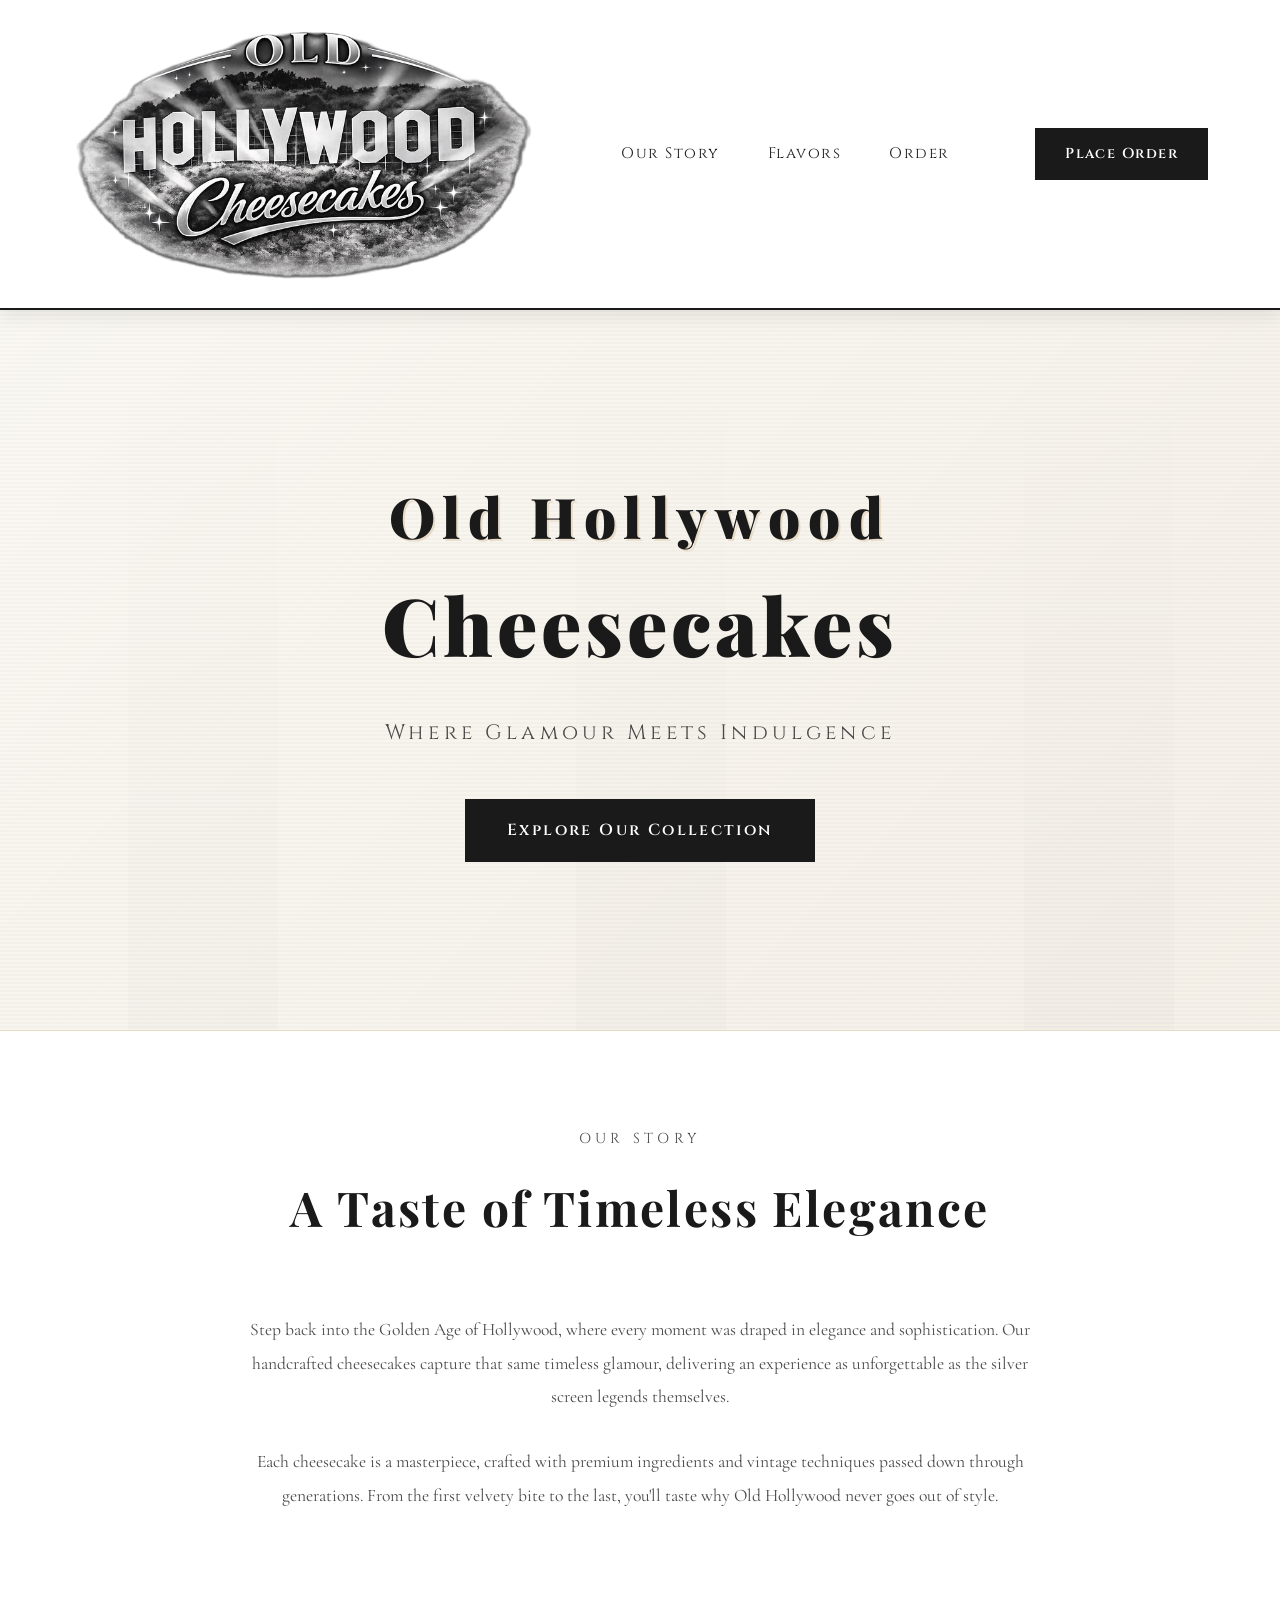
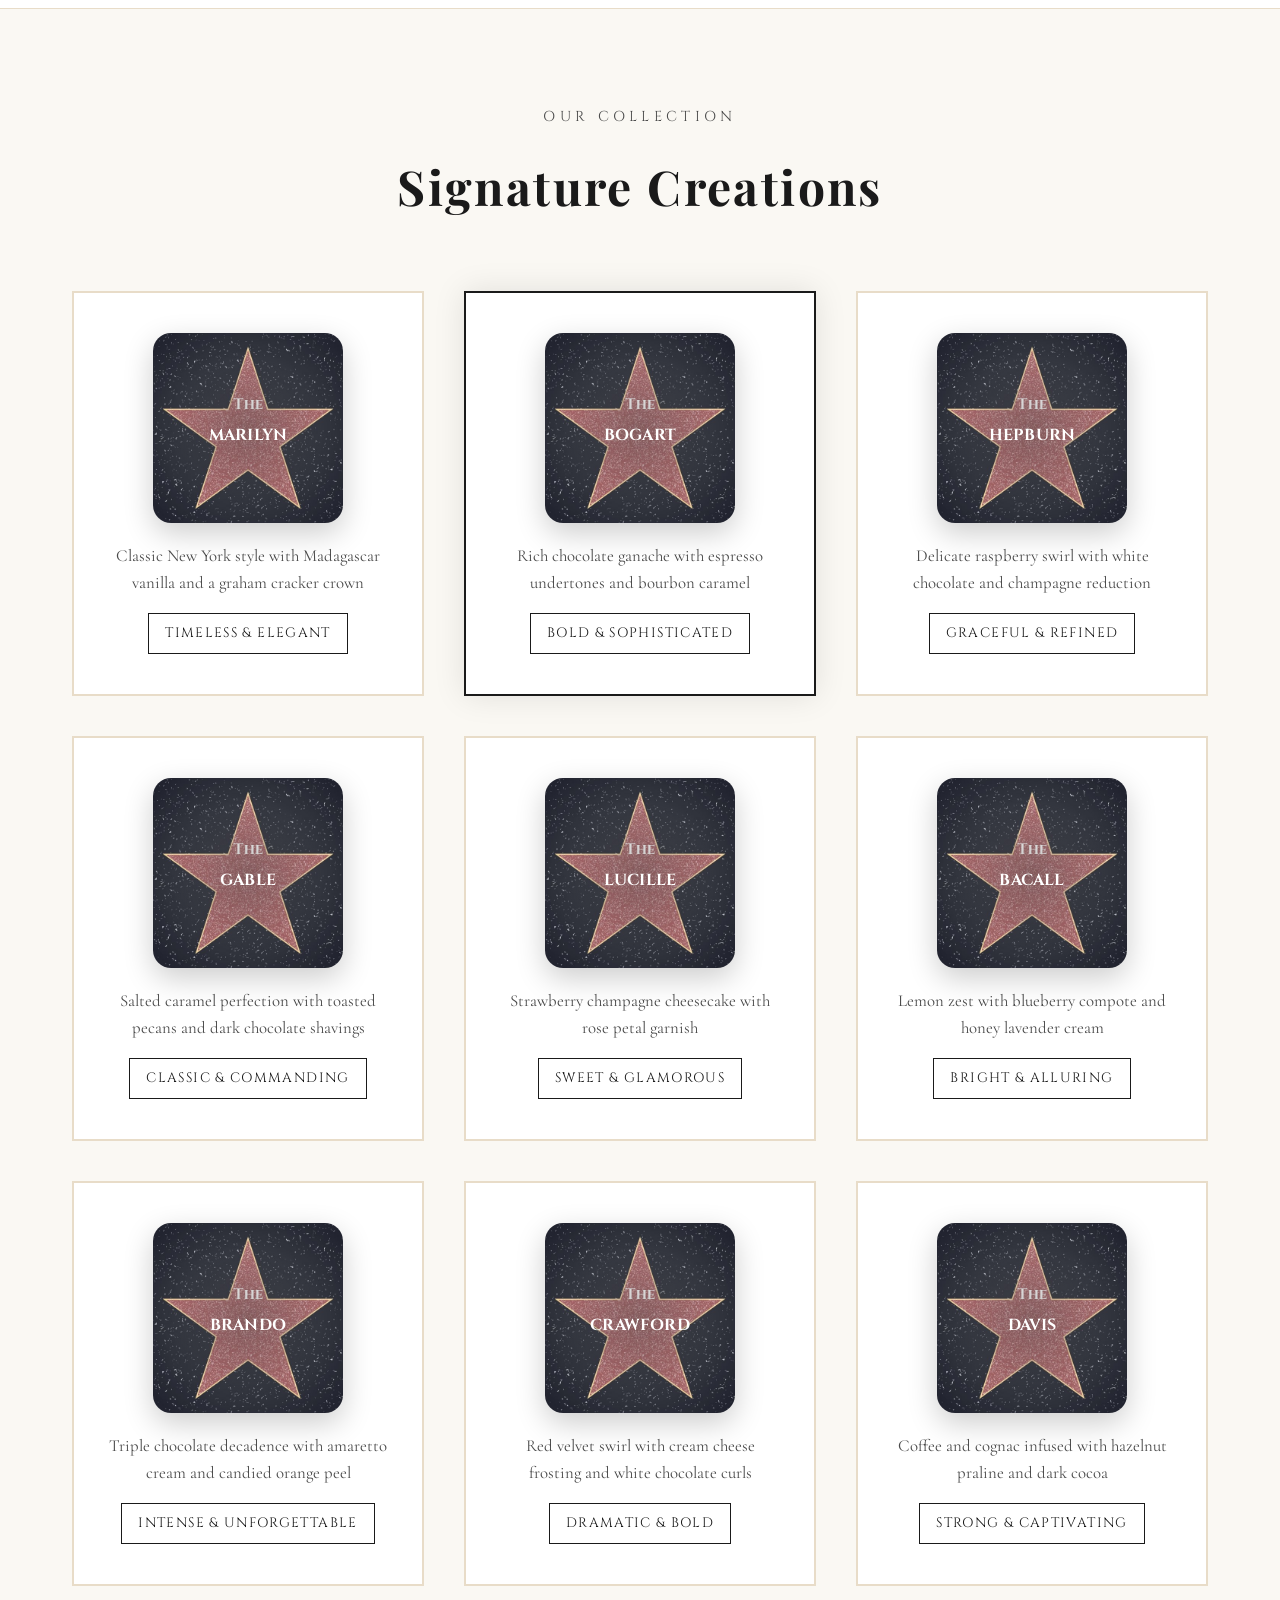
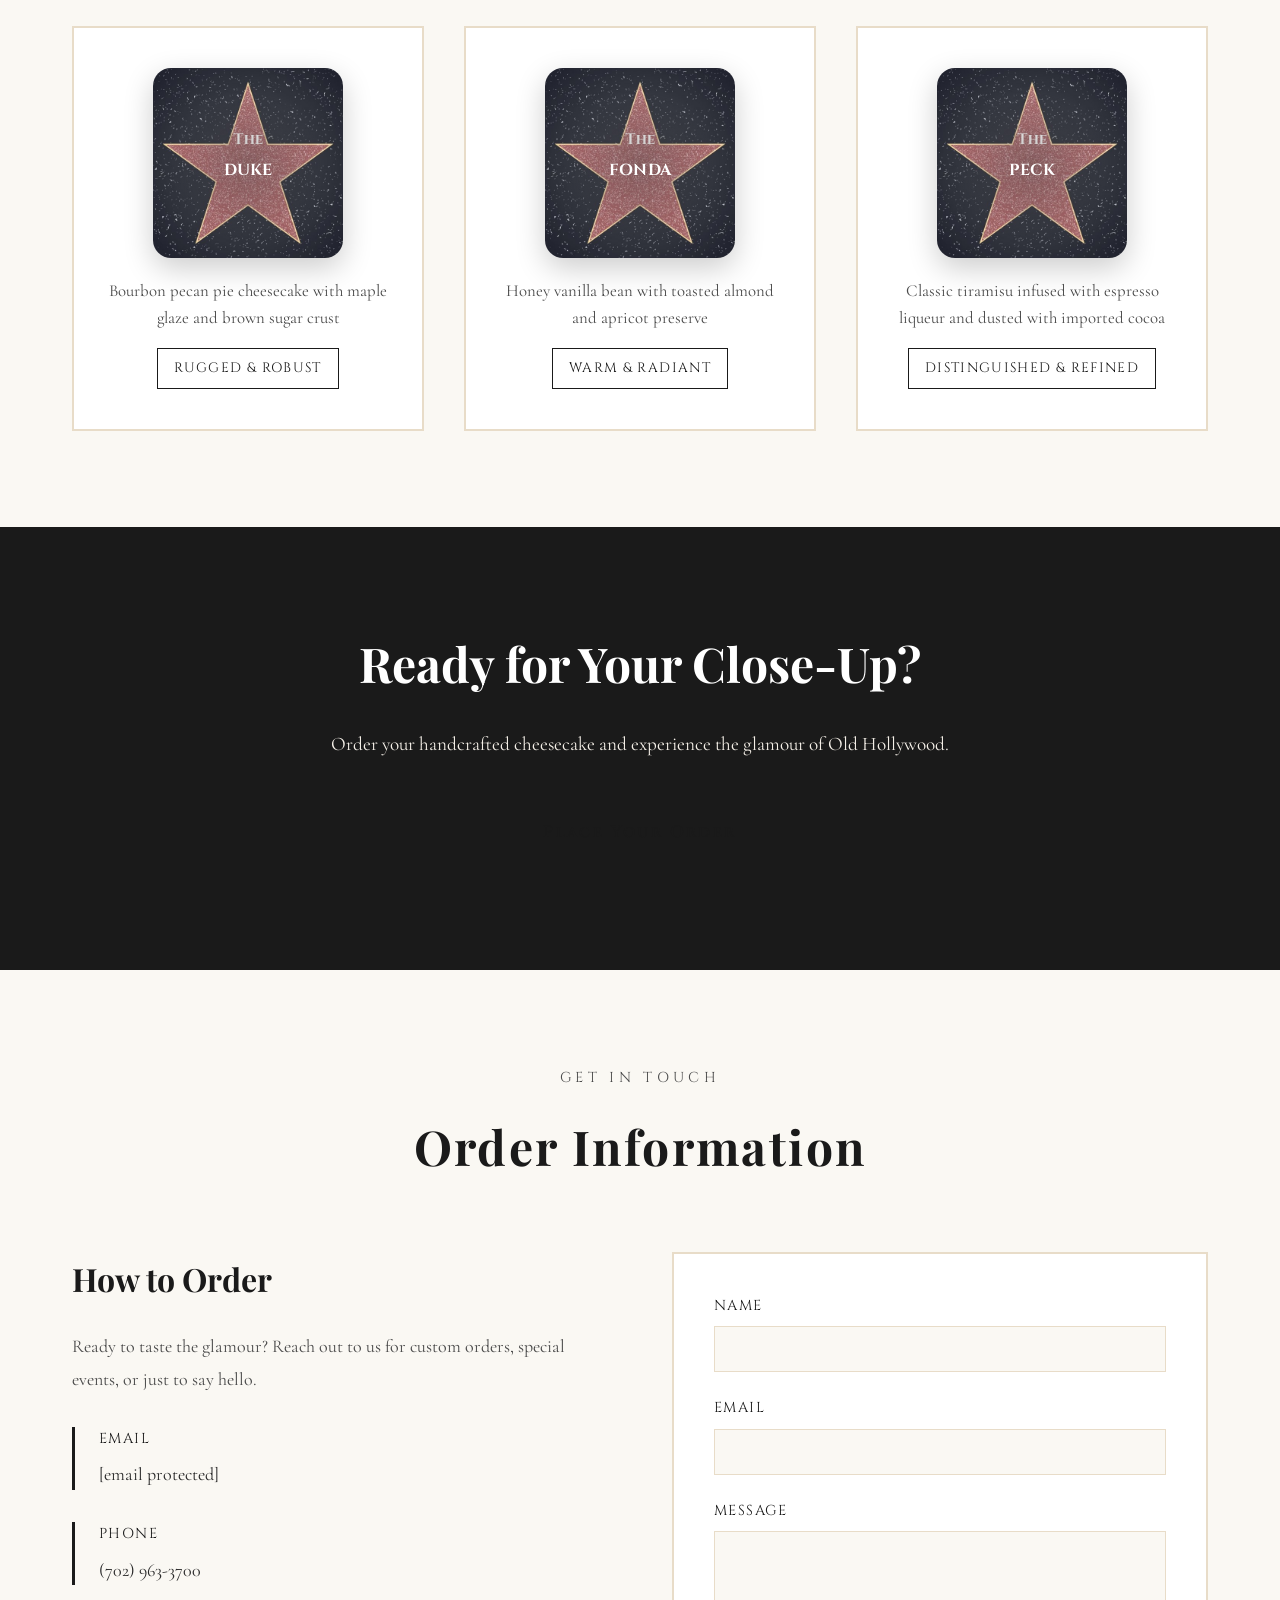
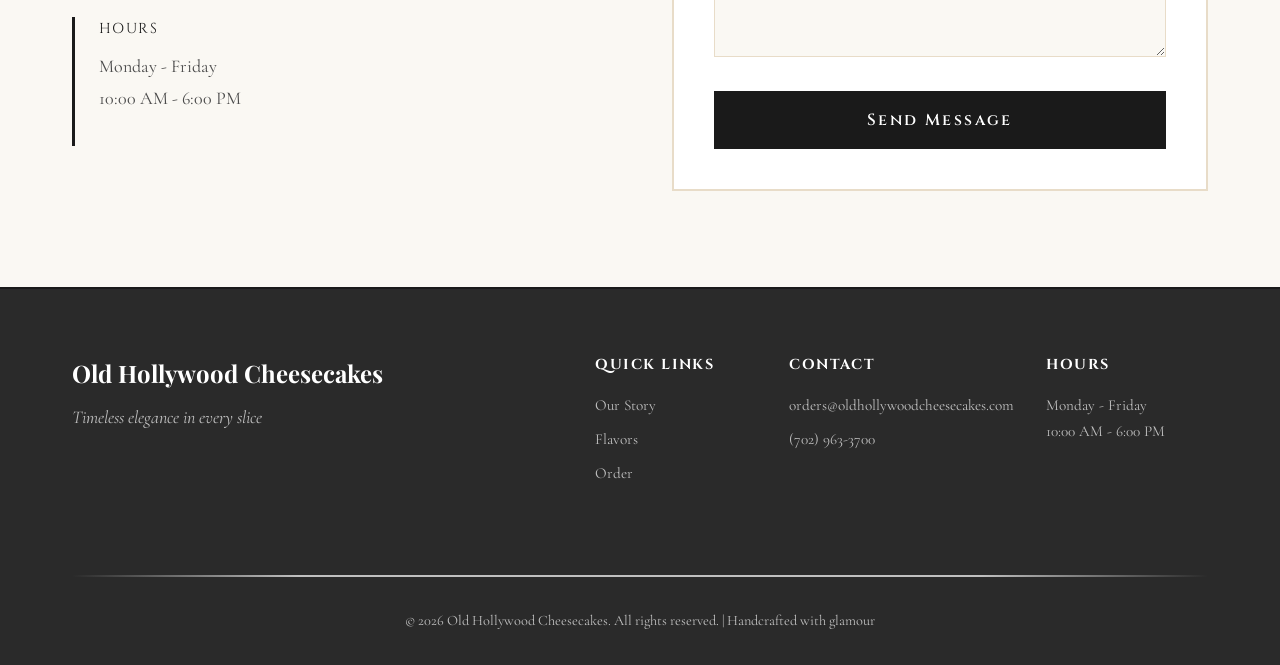
==== index.html @ 1b4abf08 "Add files via upload" ====
<!DOCTYPE html>
<html lang="en">
<head>
    <meta charset="UTF-8">
    <meta name="viewport" content="width=device-width, initial-scale=1.0">
    <title>Old Hollywood Cheesecakes | Luxury Artisan Cheesecakes</title>
    
    <meta name="description" content="Indulge in Old Hollywood glamour with our handcrafted artisan cheesecakes. Each slice is a taste of timeless elegance.">
    
    <link href="https://fonts.googleapis.com/css2?family=Playfair+Display:wght@400;700;900&family=Cinzel:wght@400;600;700&family=Cormorant+Garamond:wght@300;400;600&display=swap" rel="stylesheet">
    
    <link rel="stylesheet" href="style.css">
</head>
<body>

    <header id="main-header"></header>

    <main>
        <!-- Hero Section -->
        <section class="hero">
            <div class="hero-content">
                <h1 class="hero-title">
                    <span class="title-main">Old Hollywood</span>
                    <span class="title-sub">Cheesecakes</span>
                </h1>
                <p class="hero-tagline">Where Glamour Meets Indulgence</p>
                <a href="#flavors" class="btn-primary">Explore Our Collection</a>
            </div>
            <div class="hero-decoration">
                <div class="spotlight spotlight-1"></div>
                <div class="spotlight spotlight-2"></div>
                <div class="spotlight spotlight-3"></div>
            </div>
        </section>

        <!-- About Section -->
        <section class="about-section">
            <div class="container">
                <div class="section-header">
                    <span class="section-label">Our Story</span>
                    <h2>A Taste of Timeless Elegance</h2>
                </div>
                <div class="about-content">
                    <p class="lead-text">
                        Step back into the Golden Age of Hollywood, where every moment was draped in elegance 
                        and sophistication. Our handcrafted cheesecakes capture that same timeless glamour, 
                        delivering an experience as unforgettable as the silver screen legends themselves.
                    </p>
                    <p>
                        Each cheesecake is a masterpiece, crafted with premium ingredients and vintage 
                        techniques passed down through generations. From the first velvety bite to the last, 
                        you'll taste why Old Hollywood never goes out of style.
                    </p>
                </div>
            </div>
        </section>

        <!-- Flavors Section -->
        <section id="flavors" class="flavors-section">
            <div class="container">
                <div class="section-header">
                    <span class="section-label">Our Collection</span>
                    <h2>Signature Creations</h2>
                </div>
                
                <div class="flavors-grid">
                    <div class="flavor-card">
                        <div class="flavor-name-star"><div class="flavor-name-overlay"><span class="flavor-name-main">Marilyn</span></div></div>
                        <p class="flavor-desc">Classic New York style with Madagascar vanilla and a graham cracker crown</p>
                        <span class="flavor-note">Timeless & Elegant</span>
                    </div>

                    <div class="flavor-card featured">
                        <div class="flavor-name-star"><div class="flavor-name-overlay"><span class="flavor-name-main">Bogart</span></div></div>
                        <p class="flavor-desc">Rich chocolate ganache with espresso undertones and bourbon caramel</p>
                        <span class="flavor-note">Bold & Sophisticated</span>
                    </div>

                    <div class="flavor-card">
                        <div class="flavor-name-star"><div class="flavor-name-overlay"><span class="flavor-name-main">Hepburn</span></div></div>
                        <p class="flavor-desc">Delicate raspberry swirl with white chocolate and champagne reduction</p>
                        <span class="flavor-note">Graceful & Refined</span>
                    </div>

                    <div class="flavor-card">
                        <div class="flavor-name-star"><div class="flavor-name-overlay"><span class="flavor-name-main">Gable</span></div></div>
                        <p class="flavor-desc">Salted caramel perfection with toasted pecans and dark chocolate shavings</p>
                        <span class="flavor-note">Classic & Commanding</span>
                    </div>

                    <div class="flavor-card">
                        <div class="flavor-name-star"><div class="flavor-name-overlay"><span class="flavor-name-main">Lucille</span></div></div>
                        <p class="flavor-desc">Strawberry champagne cheesecake with rose petal garnish</p>
                        <span class="flavor-note">Sweet & Glamorous</span>
                    </div>

                    <div class="flavor-card">
                        <div class="flavor-name-star"><div class="flavor-name-overlay"><span class="flavor-name-main">Bacall</span></div></div>
                        <p class="flavor-desc">Lemon zest with blueberry compote and honey lavender cream</p>
                        <span class="flavor-note">Bright & Alluring</span>
                    </div>
                
                    <div class="flavor-card">
                        <div class="flavor-name-star"><div class="flavor-name-overlay"><span class="flavor-name-main">Brando</span></div></div>
                        <p class="flavor-desc">Triple chocolate decadence with amaretto cream and candied orange peel</p>
                        <span class="flavor-note">Intense & Unforgettable</span>
                    </div>

                    <div class="flavor-card">
                        <div class="flavor-name-star"><div class="flavor-name-overlay"><span class="flavor-name-main">Crawford</span></div></div>
                        <p class="flavor-desc">Red velvet swirl with cream cheese frosting and white chocolate curls</p>
                        <span class="flavor-note">Dramatic & Bold</span>
                    </div>

                    <div class="flavor-card">
                        <div class="flavor-name-star"><div class="flavor-name-overlay"><span class="flavor-name-main">Davis</span></div></div>
                        <p class="flavor-desc">Coffee and cognac infused with hazelnut praline and dark cocoa</p>
                        <span class="flavor-note">Strong & Captivating</span>
                    </div>

                    <div class="flavor-card">
                        <div class="flavor-name-star"><div class="flavor-name-overlay"><span class="flavor-name-main">Duke</span></div></div>
                        <p class="flavor-desc">Bourbon pecan pie cheesecake with maple glaze and brown sugar crust</p>
                        <span class="flavor-note">Rugged & Robust</span>
                    </div>

                    <div class="flavor-card">
                        <div class="flavor-name-star"><div class="flavor-name-overlay"><span class="flavor-name-main">Fonda</span></div></div>
                        <p class="flavor-desc">Honey vanilla bean with toasted almond and apricot preserve</p>
                        <span class="flavor-note">Warm & Radiant</span>
                    </div>

                    <div class="flavor-card">
                        <div class="flavor-name-star"><div class="flavor-name-overlay"><span class="flavor-name-main">Peck</span></div></div>
                        <p class="flavor-desc">Classic tiramisu infused with espresso liqueur and dusted with imported cocoa</p>
                        <span class="flavor-note">Distinguished & Refined</span>
                    </div>
                </div>
            </div>
        </section>


        <!-- CTA Section -->
        <section class="cta-section">
            <div class="container">
                <div class="cta-content">
                    <h2>Ready for Your Close-Up?</h2>
                    <p>Order your handcrafted cheesecake and experience the glamour of Old Hollywood.</p>
                    <a href="#contact" class="btn-secondary">Place Your Order</a>
                </div>
            </div>
        </section>

        <!-- Contact Section -->
        <section id="contact" class="contact-section">
            <div class="container">
                <div class="section-header">
                    <span class="section-label">Get in Touch</span>
                    <h2>Order Information</h2>
                </div>
                
                <div class="contact-grid">
                    <div class="contact-info">
                        <h3>How to Order</h3>
                        <p>Ready to taste the glamour? Reach out to us for custom orders, special events, or just to say hello.</p>
                        
                        <div class="contact-details">
                            <div class="contact-item">
                                <span class="contact-label">Email</span>
                                <a href="/cdn-cgi/l/email-protection#9ef1ecfafbeceddef1f2faf6f1f2f2e7e9f1f1fafdf6fbfbedfbfdfff5fbedb0fdf1f3"><span class="__cf_email__" data-cfemail="deb1acbabbacad9eb1b2bab6b1b2b2a7a9b1b1babdb6bbbbadbbbdbfb5bbadf0bdb1b3">[email&#160;protected]</span></a>
                            </div>
                            
                            <div class="contact-item">
                                <span class="contact-label">Phone</span>
                                <a href="tel:+17029633700">(702) 963-3700</a>
                            </div>
                            
                            <div class="contact-item">
                                <span class="contact-label">Hours</span>
                                <p>Monday - Friday<br>10:00 AM - 6:00 PM</p>
                            </div>
                        </div>
                    </div>

                    <div class="contact-form-wrapper">
                        <form class="contact-form">
                            <div class="form-group">
                                <label for="name">Name</label>
                                <input type="text" id="name" name="name" required>
                            </div>

                            <div class="form-group">
                                <label for="email">Email</label>
                                <input type="email" id="email" name="email" required>
                            </div>

                            <div class="form-group">
                                <label for="message">Message</label>
                                <textarea id="message" name="message" rows="5" required></textarea>
                            </div>

                            <button type="submit" class="btn-primary">Send Message</button>
                        </form>
                    </div>
                </div>
            </div>
        </section>
    </main>

    <footer id="main-footer"></footer>

    <script data-cfasync="false" src="/cdn-cgi/scripts/5c5dd728/cloudflare-static/email-decode.min.js"></script><script>
        async function loadComponent(id, file) {
            try {
                const response = await fetch(file);
                if (response.ok) {
                    const html = await response.text();
                    document.getElementById(id).innerHTML = html;
                }
            } catch (err) {
                console.error(`Error loading ${file}:`, err);
            }
        }
        
        loadComponent('main-header', 'header.html');
        loadComponent('main-footer', 'footer.html');

        // Smooth scroll for anchor links
        document.querySelectorAll('a[href^="#"]').forEach(anchor => {
            anchor.addEventListener('click', function (e) {
                e.preventDefault();
                const target = document.querySelector(this.getAttribute('href'));
                if (target) {
                    target.scrollIntoView({ behavior: 'smooth' });
                }
            });
        });
    </script>

<!-- Cloudflare Pages Analytics --><script defer src='https://static.cloudflareinsights.com/beacon.min.js' data-cf-beacon='{"token": "c34064a9ebeb45fa907e08c7ac492b69"}'></script><!-- Cloudflare Pages Analytics --><script defer src="https://static.cloudflareinsights.com/beacon.min.js/vcd15cbe7772f49c399c6a5babf22c1241717689176015" integrity="sha512-ZpsOmlRQV6y907TI0dKBHq9Md29nnaEIPlkf84rnaERnq6zvWvPUqr2ft8M1aS28oN72PdrCzSjY4U6VaAw1EQ==" data-cf-beacon='{"version":"2024.11.0","token":"d9eacb1b05904cf59271eefff172998b","r":1,"server_timing":{"name":{"cfCacheStatus":true,"cfEdge":true,"cfExtPri":true,"cfL4":true,"cfOrigin":true,"cfSpeedBrain":true},"location_startswith":null}}' crossorigin="anonymous"></script>
</body>
</html>
---- style.css ----
/* ============================================ */

@import url('https://fonts.googleapis.com/css2?family=Cinzel:wght@600;700;800;900&display=swap');

/* Old Hollywood Cheesecakes - Classic B&W Theme  */
/* Elegant Black & White with Cream Accents      */
/* ============================================ */

:root {
    /* Color Palette - Classic Black & White Hollywood */
    --cream: #f5f0e8;
    --cream-dark: #e8dcc8;
    --cream-light: #faf8f3;
    --black: #1a1a1a;
    --charcoal: #2a2a2a;
    --gray: #4a4a4a;
    --gray-light: #8a8a8a;
    --white: #ffffff;
    --silver: #c0c0c0;
}

* {
    margin: 0;
    padding: 0;
    box-sizing: border-box;
}

body {
    font-family: 'Cormorant Garamond', serif;
    background-color: var(--cream-light);
    color: var(--black);
    line-height: 1.7;
    font-size: 18px;
}

.container {
    max-width: 1200px;
    margin: 0 auto;
    padding: 0 2rem;
}

/* =============== HEADER =============== */
header {
    background: var(--white);
    border-bottom: 2px solid var(--black);
    padding: 1.5rem 0;
    position: sticky;
    top: 0;
    z-index: 1000;
    box-shadow: 0 4px 20px rgba(0, 0, 0, 0.1);
}

@media (max-width: 768px) {
    header {
        position: static;
    }
}

.header-container {
    max-width: 1200px;
    margin: 0 auto;
    padding: 0 2rem;
    display: flex;
    justify-content: space-between;
    align-items: center;
    gap: 2rem;
}

/* Hollywood Sign Logo Image */
.logo-link {
    text-decoration: none;
    display: block;
}

.hollywood-logo-img {
    height: 260px;
    width: auto;
    display: block;
    transition: transform 0.3s ease, filter 0.3s ease;
}

.hollywood-logo-img:hover {
    transform: scale(1.02);
}

/* Navigation */
.main-nav {
    display: flex;
    gap: 3rem;
}

.main-nav a {
    font-family: 'Cinzel', serif;
    font-size: 0.95rem;
    letter-spacing: 0.1em;
    color: var(--black);
    text-decoration: none;
    transition: all 0.3s ease;
    position: relative;
}

.main-nav a::after {
    content: '';
    position: absolute;
    bottom: -5px;
    left: 0;
    width: 0;
    height: 2px;
    background: var(--black);
    transition: width 0.3s ease;
}

.main-nav a:hover {
    color: var(--gray);
}

.main-nav a:hover::after {
    width: 100%;
}

.header-cta {
    padding: 0.75rem 1.75rem;
    background: var(--black);
    color: var(--white);
    text-decoration: none;
    font-family: 'Cinzel', serif;
    font-size: 0.9rem;
    font-weight: 600;
    letter-spacing: 0.1em;
    border: 2px solid var(--black);
    transition: all 0.3s ease;
}

.header-cta:hover {
    background: var(--white);
    color: var(--black);
}

/* =============== HERO SECTION =============== */
.hero {
    min-height: 80vh;
    display: flex;
    align-items: center;
    justify-content: center;
    text-align: center;
    position: relative;
    padding: 4rem 2rem;
    background: linear-gradient(135deg, var(--cream-light) 0%, var(--cream) 100%);
    overflow: hidden;
}

.hero::before {
    content: '';
    position: absolute;
    top: 0;
    left: 0;
    right: 0;
    bottom: 0;
    background: 
        repeating-linear-gradient(
            0deg,
            transparent,
            transparent 2px,
            rgba(0, 0, 0, 0.02) 2px,
            rgba(0, 0, 0, 0.02) 4px
        );
    pointer-events: none;
}

.hero-content {
    position: relative;
    z-index: 2;
    max-width: 800px;
}

.hero-title {
    font-family: 'Playfair Display', serif;
    margin-bottom: 1.5rem;
}

.title-main {
    display: block;
    font-size: 3.5rem;
    font-weight: 900;
    letter-spacing: 0.15em;
    color: var(--black);
    text-shadow: 2px 2px 0 var(--cream-dark);
}

.title-sub {
    display: block;
    font-size: 5rem;
    font-weight: 900;
    letter-spacing: 0.05em;
    color: var(--black);
    margin-top: -0.5rem;
}

.hero-tagline {
    font-family: 'Cinzel', serif;
    font-size: 1.3rem;
    letter-spacing: 0.2em;
    color: var(--gray);
    margin-bottom: 3rem;
    font-weight: 400;
}

/* Spotlight decoration */
.hero-decoration {
    position: absolute;
    bottom: 0;
    left: 0;
    right: 0;
    height: 100%;
    pointer-events: none;
    z-index: 1;
}

.spotlight {
    position: absolute;
    bottom: 0;
    width: 150px;
    height: 100%;
    background: linear-gradient(to top, rgba(0, 0, 0, 0.05), transparent);
    opacity: 0.3;
}

.spotlight-1 { left: 10%; }
.spotlight-2 { left: 45%; }
.spotlight-3 { left: 80%; }

/* =============== BUTTONS =============== */
.btn-primary, .btn-secondary {
    display: inline-block;
    padding: 1rem 2.5rem;
    font-family: 'Cinzel', serif;
    font-size: 1rem;
    font-weight: 600;
    letter-spacing: 0.15em;
    text-decoration: none;
    border: 2px solid var(--black);
    transition: all 0.3s ease;
    position: relative;
    overflow: hidden;
}

.btn-primary {
    background: var(--black);
    color: var(--white);
}

.btn-primary:hover {
    background: var(--white);
    color: var(--black);
}

.btn-secondary {
    background: transparent;
    color: var(--black);
}

.btn-secondary:hover {
    background: var(--black);
    color: var(--white);
}

/* =============== SECTIONS =============== */
section {
    padding: 6rem 0;
}

.section-header {
    text-align: center;
    margin-bottom: 4rem;
}

.section-label {
    font-family: 'Cinzel', serif;
    font-size: 0.9rem;
    letter-spacing: 0.3em;
    color: var(--gray);
    text-transform: uppercase;
    display: block;
    margin-bottom: 1rem;
}

.section-header h2 {
    font-family: 'Playfair Display', serif;
    font-size: 3rem;
    font-weight: 700;
    color: var(--black);
    letter-spacing: 0.05em;
}

/* =============== ABOUT SECTION =============== */
.about-section {
    background: var(--white);
    border-top: 1px solid var(--cream-dark);
    border-bottom: 1px solid var(--cream-dark);
}

.about-content {
    max-width: 800px;
    margin: 0 auto;
    text-align: center;
}

.lead-text {
    font-size: 1.3rem;
    color: var(--charcoal);
    margin-bottom: 2rem;
    line-height: 1.8;
}

.about-content p {
    font-size: 1.1rem;
    color: var(--gray);
    line-height: 1.9;
}

/* =============== FLAVORS SECTION =============== */
.flavors-section {
    background: var(--cream-light);
}

.flavors-grid {
    display: grid;
    grid-template-columns: repeat(auto-fit, minmax(320px, 1fr));
    gap: 2.5rem;
}

.flavor-card {
    background: var(--white);
    border: 2px solid var(--cream-dark);
    padding: 2.5rem 2rem;
    text-align: center;
    transition: all 0.4s ease;
    position: relative;
}

.flavor-card::before {
    content: '';
    position: absolute;
    top: 0;
    left: 0;
    right: 0;
    height: 3px;
    background: var(--black);
    transform: scaleX(0);
    transition: transform 0.4s ease;
}

.flavor-card:hover {
    transform: translateY(-8px);
    border-color: var(--black);
    box-shadow: 0 10px 40px rgba(0, 0, 0, 0.15);
}

.flavor-card:hover::before {
    transform: scaleX(1);
}

.flavor-card.featured {
    border-color: var(--black);
    box-shadow: 0 0 30px rgba(0, 0, 0, 0.1);
}

/* Walk of Fame STAR name tiles (image-based) */
.flavor-name-star{
    width: 190px;
    height: 190px;
    margin: 0 auto 1.25rem;
    position: relative;
    display: flex;
    align-items: center;
    justify-content: center;
    padding-top: -12px;
    background-image: url("/images/walk-star.jpg");
    background-size: cover;
    background-position: center;
    border-radius: 18px;
    box-shadow: 0 10px 30px rgba(0,0,0,0.2);
}

.flavor-name-star::after{
    content: "";
    position: absolute;
    inset: 0;
    border-radius: 18px;
    background: radial-gradient(circle at 50% 52%, rgba(0,0,0,0.25) 0%, rgba(0,0,0,0.0) 55%);
    z-index: 1;
}

.flavor-name-overlay{
    position: absolute;
    left: 50%;
    top: 50%;
    transform: translate(-50%, -50%);
    display: flex;
    flex-direction: column;
    align-items: center;
    justify-content: center;
    gap: 0px;
    width: 100%;
    padding: 0 14px;
    text-align: center;
    z-index: 2;
}

.flavor-name-main{
    font-family: 'Cinzel', serif;
    font-weight: 700;
    font-size: 16px;
    color: #ffffff;
    line-height: 1.05;
    margin: 0;
    white-space: nowrap;
    text-transform: uppercase;
    letter-spacing: 0.2px;
    margin-top: 15px;
}

.flavor-desc {
    font-size: 1.05rem;
    color: var(--gray);
    line-height: 1.6;
    margin-bottom: 1rem;
}

.flavor-note {
    display: inline-block;
    font-family: 'Cinzel', serif;
    font-size: 0.85rem;
    letter-spacing: 0.1em;
    color: var(--black);
    padding: 0.5rem 1rem;
    border: 1px solid var(--black);
    text-transform: uppercase;
}

/* =============== CTA SECTION =============== */
.cta-section {
    background: var(--black);
    color: var(--white);
    text-align: center;
}

.cta-content h2 {
    font-family: 'Playfair Display', serif;
    font-size: 3rem;
    color: var(--white);
    margin-bottom: 1.5rem;
}

.cta-content p {
    font-size: 1.2rem;
    color: var(--cream);
    margin-bottom: 2.5rem;
}

/* =============== CONTACT SECTION =============== */
.contact-section {
    background: var(--cream-light);
}

.contact-grid {
    display: grid;
    grid-template-columns: 1fr 1fr;
    gap: 4rem;
    align-items: start;
}

.contact-info h3 {
    font-family: 'Playfair Display', serif;
    font-size: 2rem;
    color: var(--black);
    margin-bottom: 1.5rem;
}

.contact-info p {
    color: var(--gray);
    margin-bottom: 2rem;
    line-height: 1.8;
}

.contact-details {
    display: flex;
    flex-direction: column;
    gap: 2rem;
}

.contact-item {
    border-left: 3px solid var(--black);
    padding-left: 1.5rem;
}

.contact-label {
    font-family: 'Cinzel', serif;
    font-size: 0.9rem;
    letter-spacing: 0.1em;
    color: var(--black);
    text-transform: uppercase;
    display: block;
    margin-bottom: 0.5rem;
}

.contact-item a {
    color: var(--charcoal);
    text-decoration: none;
    transition: color 0.3s ease;
}

.contact-item a:hover {
    color: var(--gray-light);
}

/* Contact Form */
.contact-form-wrapper {
    background: var(--white);
    border: 2px solid var(--cream-dark);
    padding: 2.5rem;
}

.form-group {
    margin-bottom: 1.5rem;
}

.form-group label {
    font-family: 'Cinzel', serif;
    font-size: 0.9rem;
    letter-spacing: 0.1em;
    color: var(--black);
    text-transform: uppercase;
    display: block;
    margin-bottom: 0.5rem;
}

.form-group input,
.form-group textarea {
    width: 100%;
    padding: 0.75rem;
    background: var(--cream-light);
    border: 1px solid var(--cream-dark);
    color: var(--black);
    font-family: 'Cormorant Garamond', serif;
    font-size: 1rem;
    transition: border-color 0.3s ease;
}

.form-group input:focus,
.form-group textarea:focus {
    outline: none;
    border-color: var(--black);
}

.contact-form button {
    width: 100%;
    cursor: pointer;
}

/* =============== FOOTER =============== */
footer {
    background: var(--charcoal);
    border-top: 2px solid var(--black);
    padding: 4rem 0 2rem;
    color: var(--cream);
}

.footer-container {
    max-width: 1200px;
    margin: 0 auto;
    padding: 0 2rem;
}

.footer-content {
    display: grid;
    grid-template-columns: 1.5fr 2fr;
    gap: 4rem;
    margin-bottom: 3rem;
}

.footer-brand h3 {
    font-family: 'Playfair Display', serif;
    font-size: 1.5rem;
    color: var(--white);
    margin-bottom: 0.5rem;
}

.footer-brand p {
    font-style: italic;
    color: var(--silver);
}

.footer-links {
    display: grid;
    grid-template-columns: repeat(3, 1fr);
    gap: 2rem;
}

.footer-column h4 {
    font-family: 'Cinzel', serif;
    font-size: 0.9rem;
    letter-spacing: 0.1em;
    color: var(--white);
    text-transform: uppercase;
    margin-bottom: 1rem;
}

.footer-column a,
.footer-column p {
    display: block;
    color: var(--silver);
    text-decoration: none;
    margin-bottom: 0.5rem;
    font-size: 0.95rem;
    transition: color 0.3s ease;
}

.footer-column a:hover {
    color: var(--white);
}

.footer-bottom {
    padding-top: 2rem;
    text-align: center;
}

.art-deco-border {
    width: 100%;
    height: 2px;
    background: linear-gradient(to right, 
        transparent, 
        var(--silver) 20%, 
        var(--silver) 80%, 
        transparent
    );
    margin-bottom: 2rem;
}

.footer-bottom p {
    font-size: 0.9rem;
    color: var(--silver);
}

/* =============== RESPONSIVE =============== */
@media (max-width: 968px) {
    .flavor-name-star{
        width: 170px;
        height: 170px;
    }

    .flavor-name-main{
        font-size: 14px;
        letter-spacing: 0.2px;
    }

    header {
        position: static;
    }

    .header-container {
        flex-direction: column;
        gap: 1.5rem;
    }

    .main-nav {
        gap: 2rem;
    }

    .hollywood-logo-img {
        height: 180px;
    }

    .title-main {
        font-size: 2.5rem;
    }

    .title-sub {
        font-size: 3.5rem;
    }

    .contact-grid,
    .footer-content {
        grid-template-columns: 1fr;
    }

    .footer-links {
        grid-template-columns: 1fr;
    }
}

@media (max-width: 640px) {
    .flavor-name-star{ 
        width: 150px; 
        height: 150px; 
    }
    
    .flavor-name-main{ 
        font-size: 13px; 
        letter-spacing: 0.2px;
    }

    .hollywood-logo-img {
        height: 150px;
    }

    .main-nav {
        flex-direction: column;
        gap: 1rem;
        text-align: center;
    }

    .title-main {
        font-size: 2rem;
    }

    .title-sub {
        font-size: 2.8rem;
    }

    .section-header h2 {
        font-size: 2.2rem;
    }

    .flavors-grid {
        grid-template-columns: 1fr;
    }
}
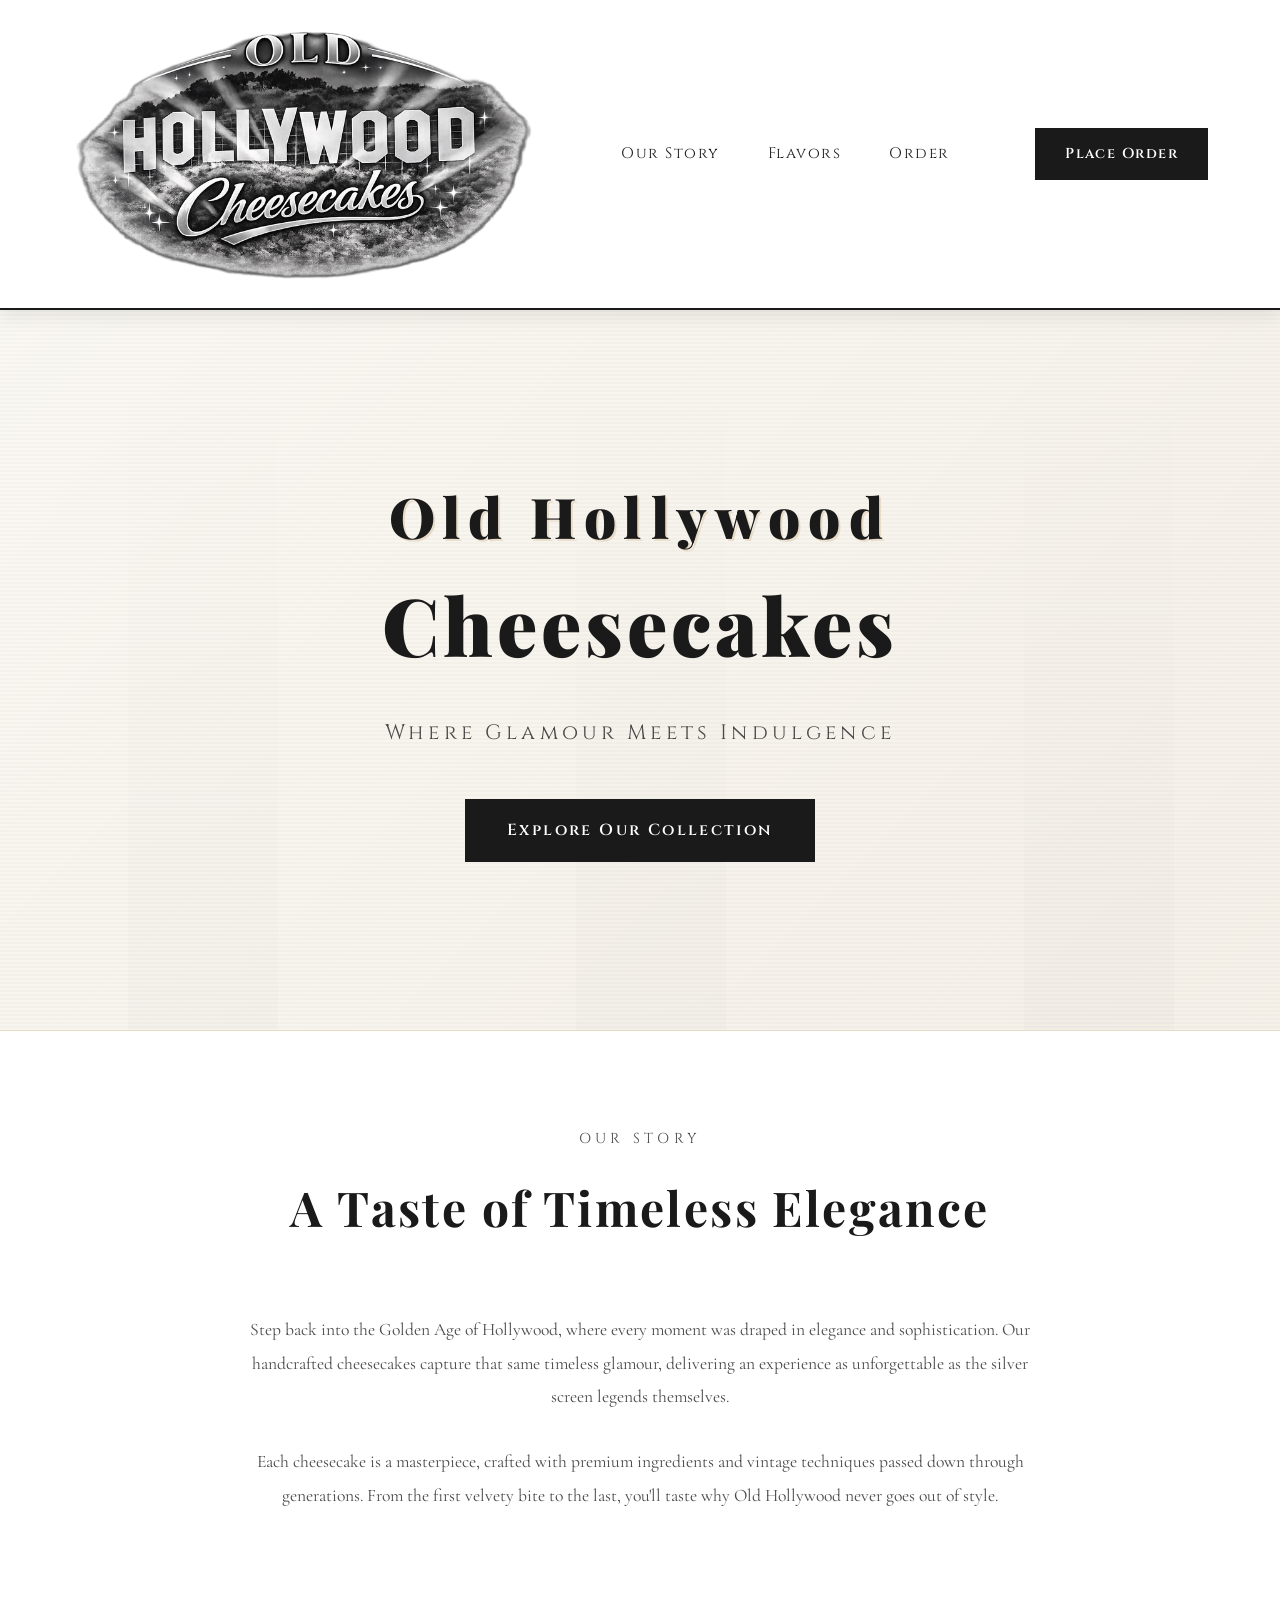
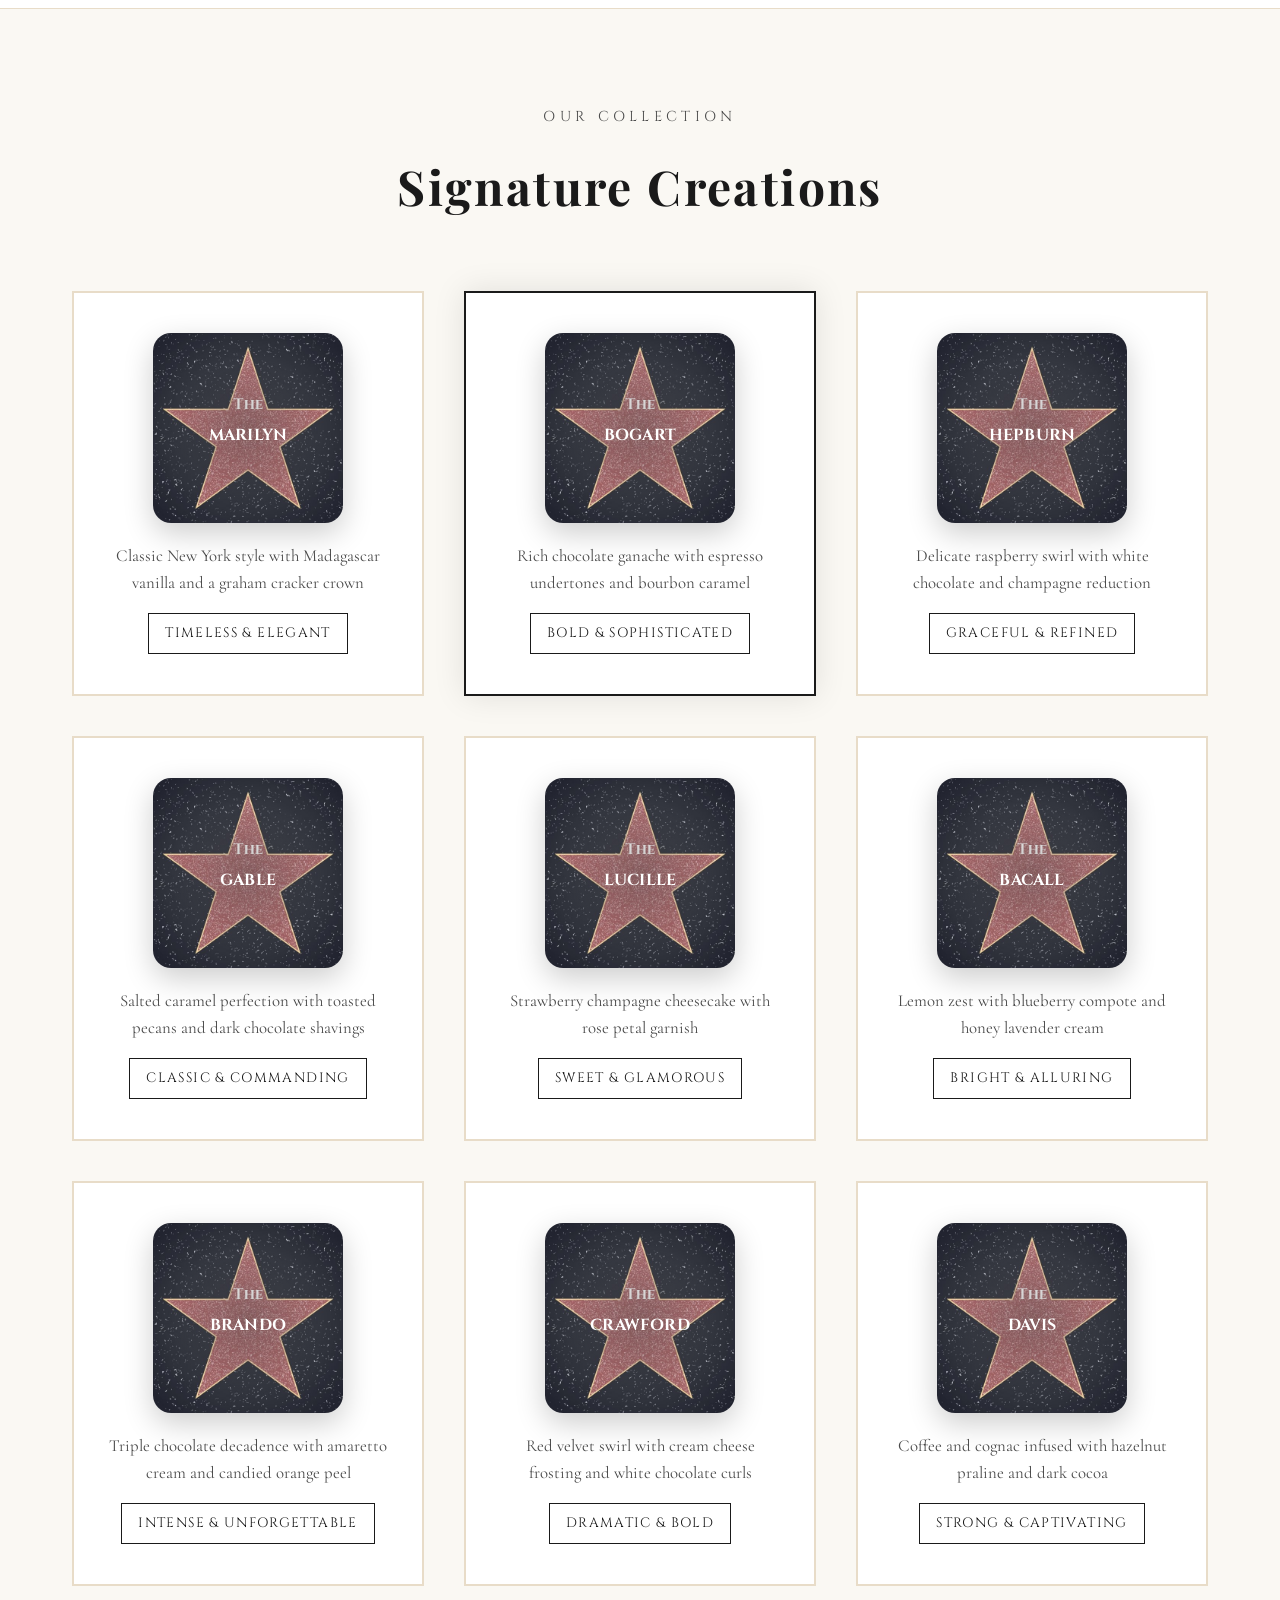
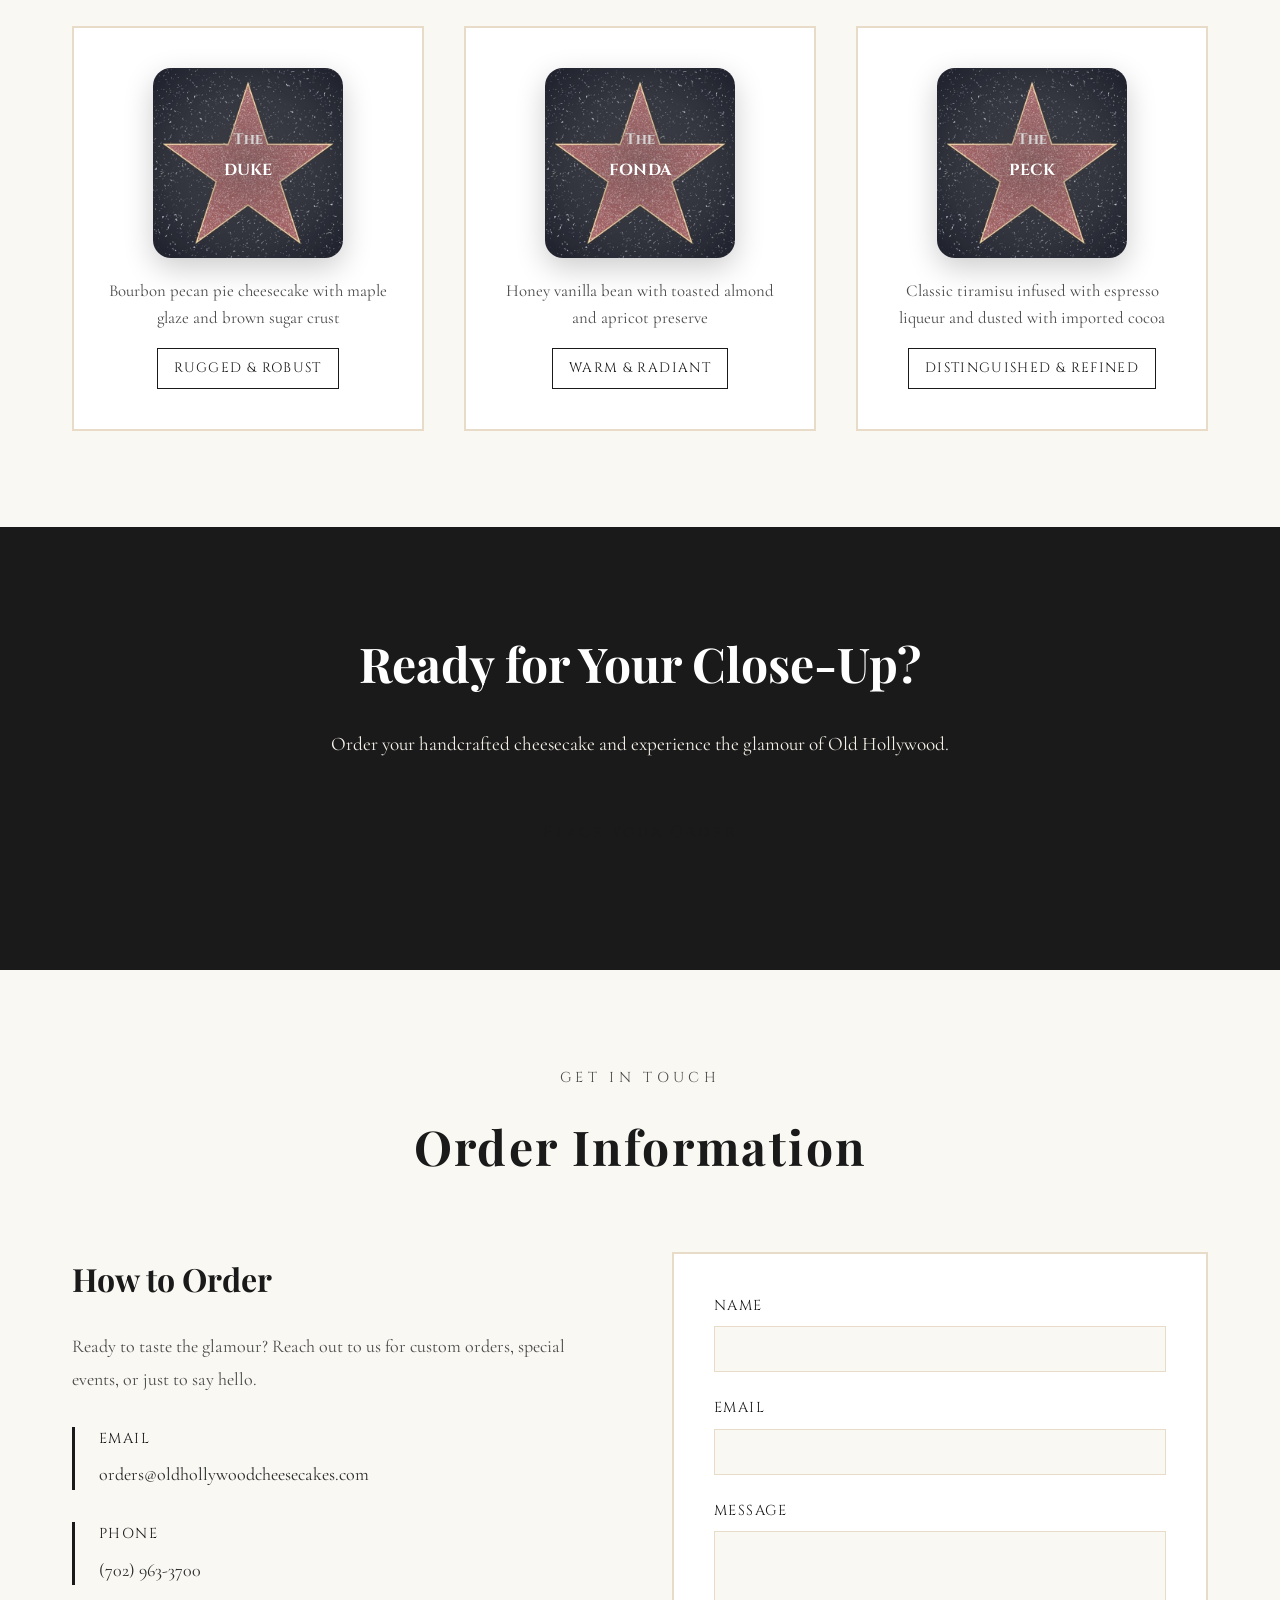
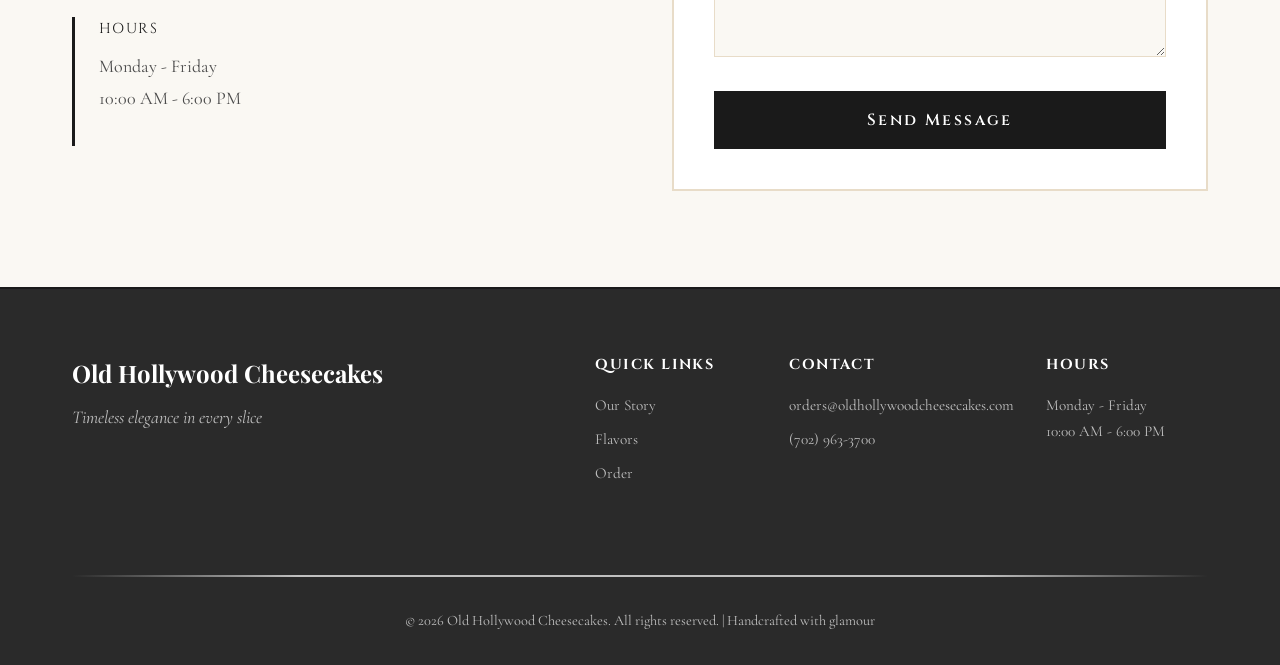
==== commit 8e47ebf6: "Add files via upload" ====
--- a/index.html
+++ b/index.html
@@ -3,13 +3,80 @@
 <head>
     <meta charset="UTF-8">
     <meta name="viewport" content="width=device-width, initial-scale=1.0">
-    <title>Old Hollywood Cheesecakes | Luxury Artisan Cheesecakes</title>
-    
-    <meta name="description" content="Indulge in Old Hollywood glamour with our handcrafted artisan cheesecakes. Each slice is a taste of timeless elegance.">
-    
+    <title>Old Hollywood Cheesecakes | Luxury Artisan Cheesecakes Las Vegas</title>
+
+    <!-- Meta Description (150-220 chars) -->
+    <meta name="description" content="Old Hollywood Cheesecakes crafts luxury artisan cheesecakes inspired by Golden Age glamour. Handcrafted with premium ingredients in Las Vegas. Order custom cheesecakes for any occasion.">
+
+    <!-- Canonical URL -->
+    <link rel="canonical" href="https://oldhollywoodcheesecakes.com/">
+
+    <!-- Favicon -->
+    <link rel="icon" type="image/png" href="/images/old-hollywood-logo-optimized.png">
+    <link rel="apple-touch-icon" href="/images/old-hollywood-logo-optimized.png">
+
+    <!-- Open Graph / Facebook -->
+    <meta property="og:type" content="website">
+    <meta property="og:url" content="https://oldhollywoodcheesecakes.com/">
+    <meta property="og:title" content="Old Hollywood Cheesecakes | Luxury Artisan Cheesecakes Las Vegas">
+    <meta property="og:description" content="Luxury handcrafted cheesecakes inspired by Golden Age Hollywood glamour. Premium ingredients, vintage techniques, unforgettable flavors. Order yours today.">
+    <meta property="og:image" content="https://oldhollywoodcheesecakes.com/images/old-hollywood-logo-optimized.png">
+    <meta property="og:site_name" content="Old Hollywood Cheesecakes">
+    <meta property="og:locale" content="en_US">
+
+    <!-- Twitter Card -->
+    <meta name="twitter:card" content="summary_large_image">
+    <meta name="twitter:url" content="https://oldhollywoodcheesecakes.com/">
+    <meta name="twitter:title" content="Old Hollywood Cheesecakes | Luxury Artisan Cheesecakes Las Vegas">
+    <meta name="twitter:description" content="Luxury handcrafted cheesecakes inspired by Golden Age Hollywood glamour. Premium ingredients, vintage techniques, unforgettable flavors.">
+    <meta name="twitter:image" content="https://oldhollywoodcheesecakes.com/images/old-hollywood-logo-optimized.png">
+
+    <!-- Structured Data (JSON-LD) -->
+    <script type="application/ld+json">
+    {
+      "@context": "https://schema.org",
+      "@type": "Bakery",
+      "name": "Old Hollywood Cheesecakes",
+      "description": "Luxury artisan cheesecakes handcrafted with premium ingredients inspired by Golden Age Hollywood glamour.",
+      "url": "https://oldhollywoodcheesecakes.com",
+      "logo": "https://oldhollywoodcheesecakes.com/images/old-hollywood-logo-optimized.png",
+      "image": "https://oldhollywoodcheesecakes.com/images/old-hollywood-logo-optimized.png",
+      "telephone": "+17029633700",
+      "email": "orders@oldhollywoodcheesecakes.com",
+      "address": {
+        "@type": "PostalAddress",
+        "addressLocality": "Las Vegas",
+        "addressRegion": "NV",
+        "addressCountry": "US"
+      },
+      "openingHoursSpecification": [
+        {
+          "@type": "OpeningHoursSpecification",
+          "dayOfWeek": ["Monday","Tuesday","Wednesday","Thursday","Friday"],
+          "opens": "10:00",
+          "closes": "18:00"
+        }
+      ],
+      "servesCuisine": "Desserts",
+      "priceRange": "$$"
+    }
+    </script>
+
+    <!-- Preconnect for render-blocking fonts -->
+    <link rel="preconnect" href="https://fonts.googleapis.com">
+    <link rel="preconnect" href="https://fonts.gstatic.com" crossorigin>
     <link href="https://fonts.googleapis.com/css2?family=Playfair+Display:wght@400;700;900&family=Cinzel:wght@400;600;700&family=Cormorant+Garamond:wght@300;400;600&display=swap" rel="stylesheet">
-    
+
     <link rel="stylesheet" href="style.css">
+
+    <!-- Google tag (gtag.js) -->
+    <script async src="https://www.googletagmanager.com/gtag/js?id=G-T9FEJB2E2T"></script>
+    <script>
+        window.dataLayer = window.dataLayer || [];
+        function gtag(){dataLayer.push(arguments);}
+        gtag('js', new Date());
+        gtag('config', 'G-T9FEJB2E2T');
+    </script>
 </head>
 <body>
 
@@ -167,7 +234,7 @@
                         <div class="contact-details">
                             <div class="contact-item">
                                 <span class="contact-label">Email</span>
-                                <a href="/cdn-cgi/l/email-protection#9ef1ecfafbeceddef1f2faf6f1f2f2e7e9f1f1fafdf6fbfbedfbfdfff5fbedb0fdf1f3"><span class="__cf_email__" data-cfemail="deb1acbabbacad9eb1b2bab6b1b2b2a7a9b1b1babdb6bbbbadbbbdbfb5bbadf0bdb1b3">[email&#160;protected]</span></a>
+                                <a href="#" id="contact-email" onclick="this.href='mailto:'+['orders','oldhollywoodcheesecakes.com'].join('@');return true;">orders&#64;oldhollywoodcheesecakes&#46;com</a>
                             </div>
                             
                             <div class="contact-item">
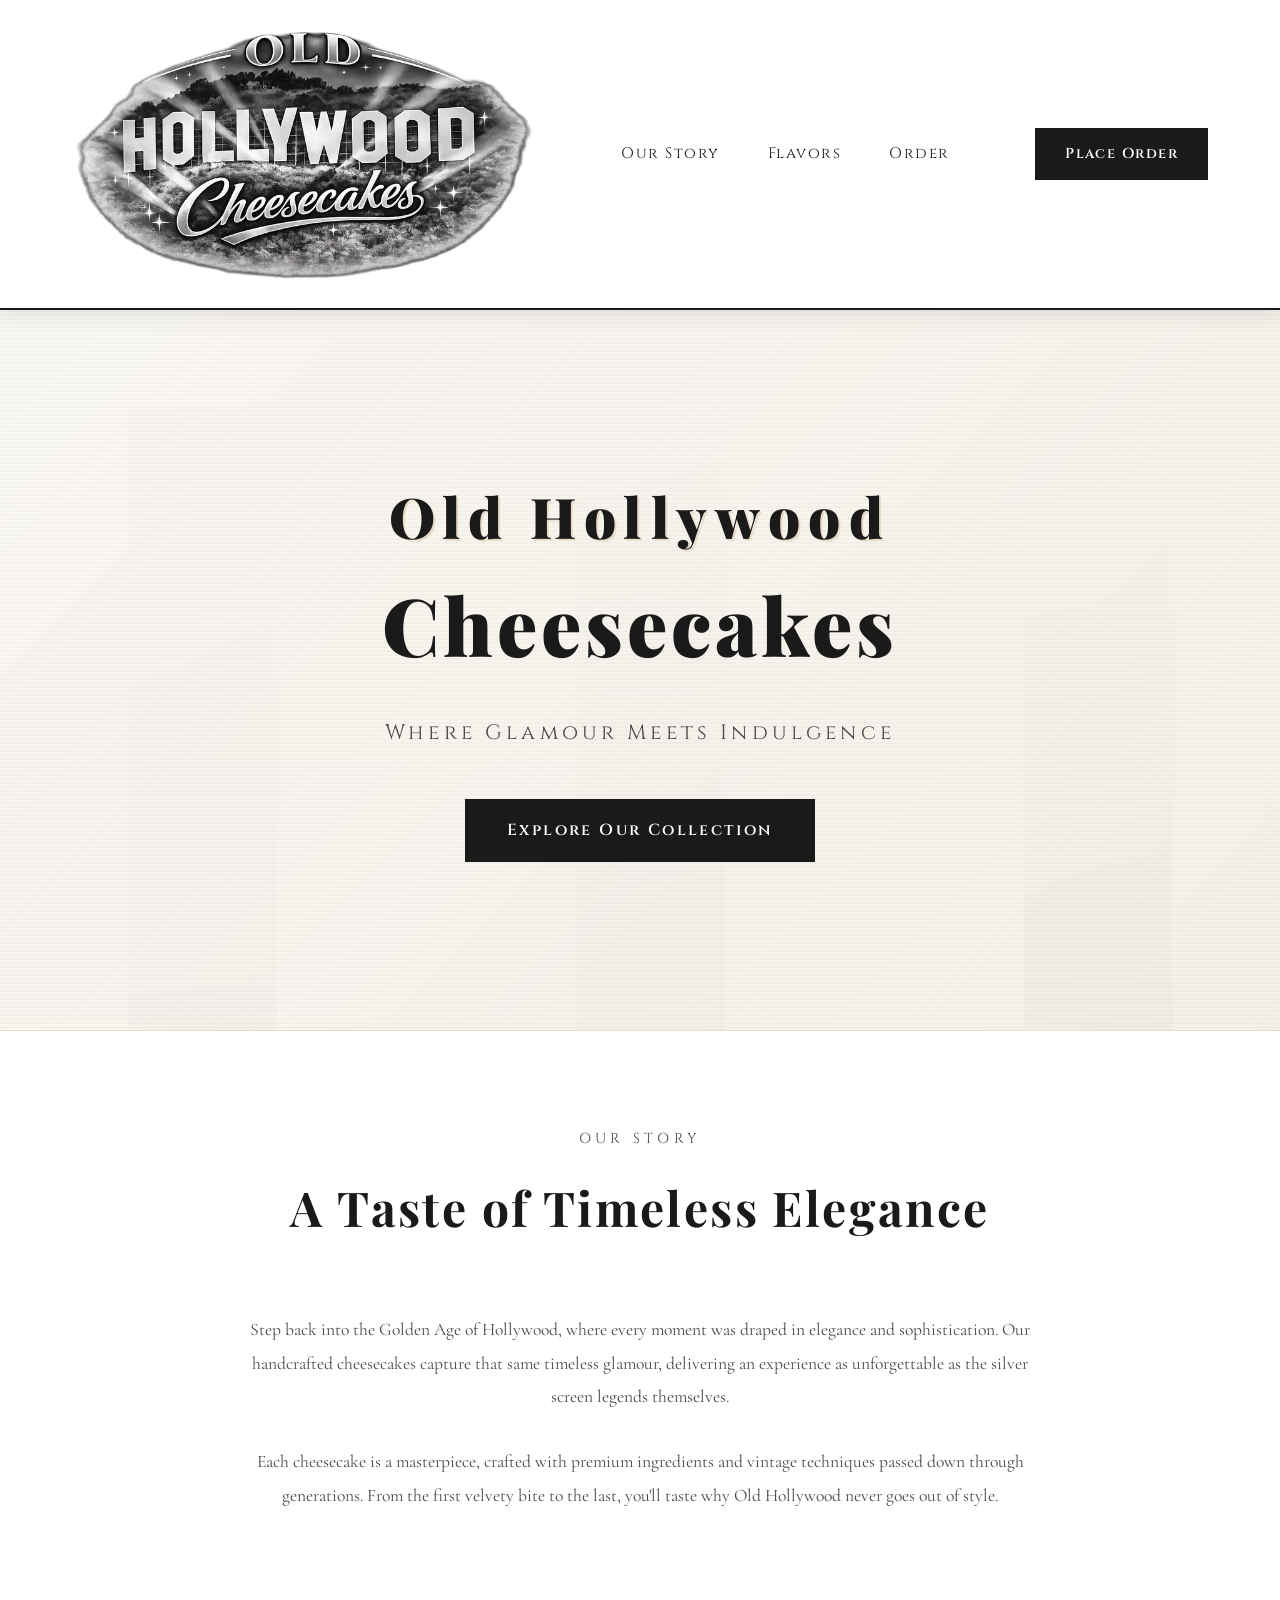
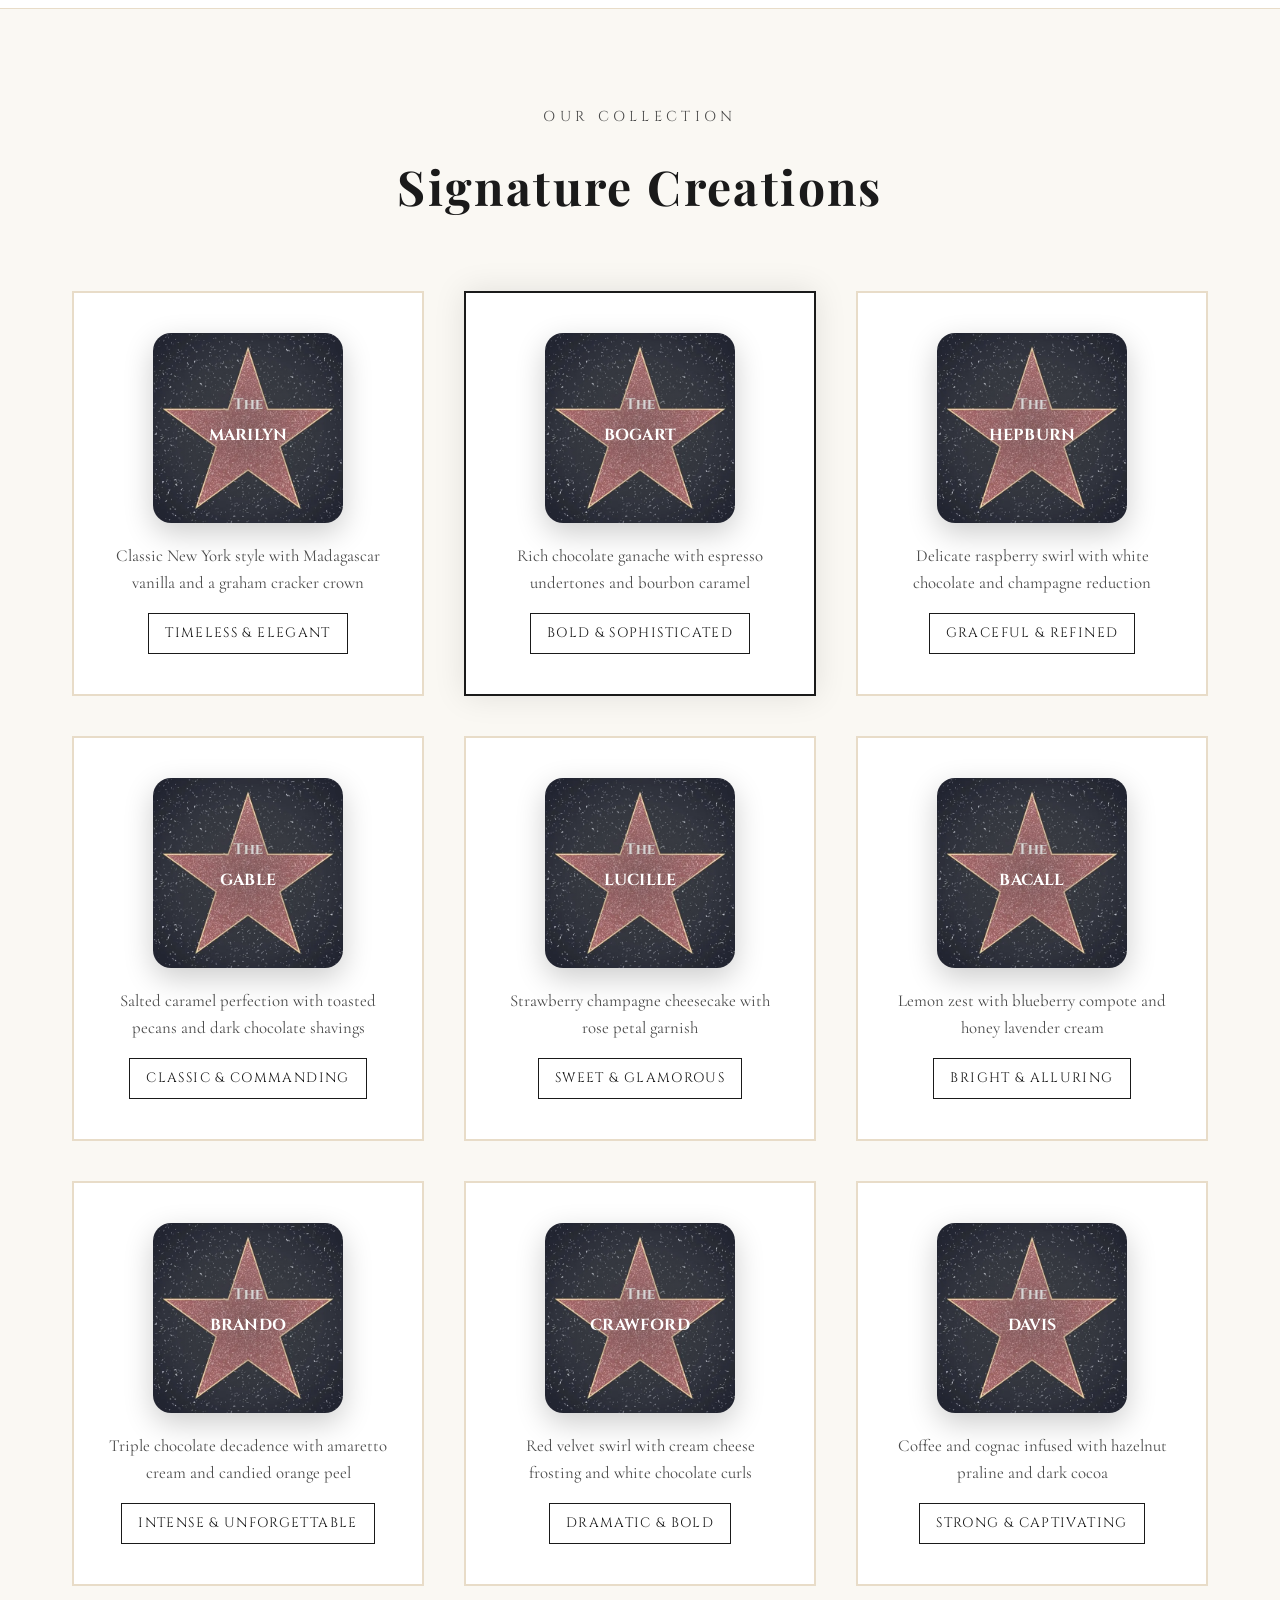
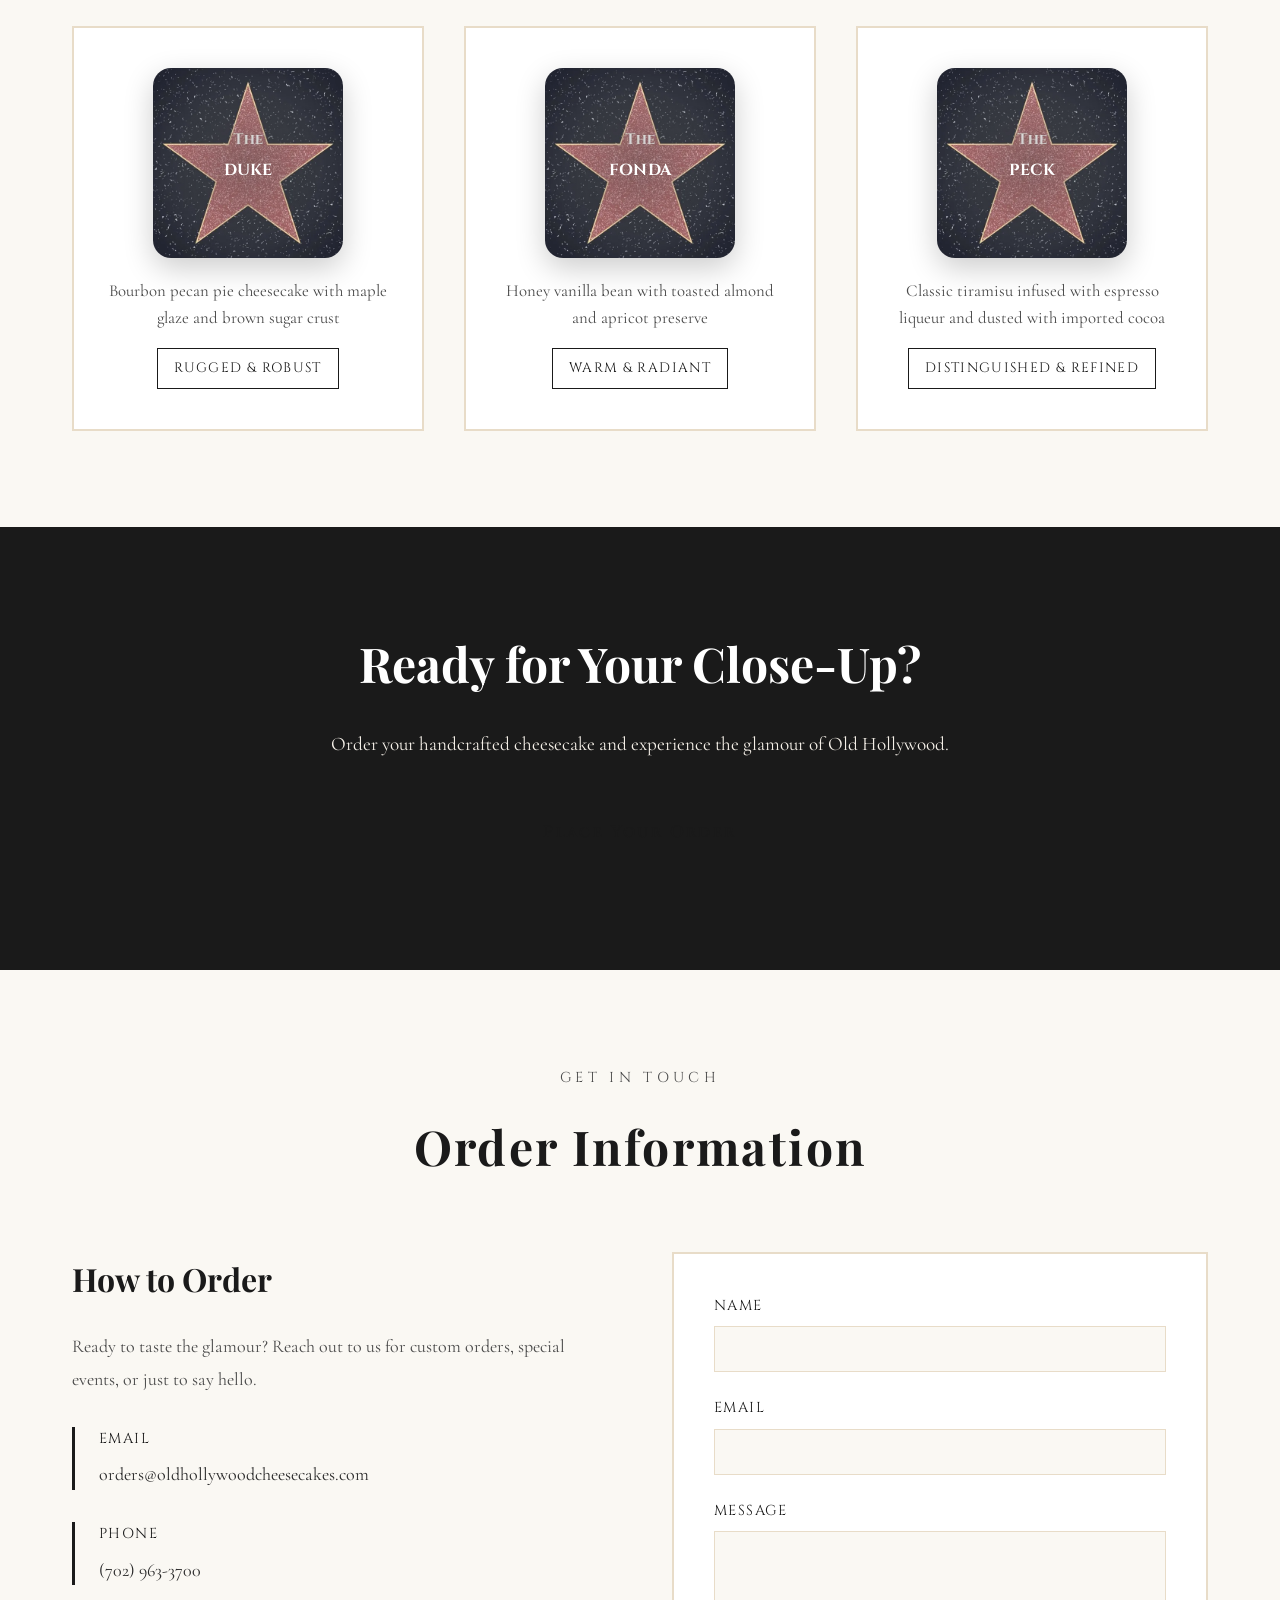
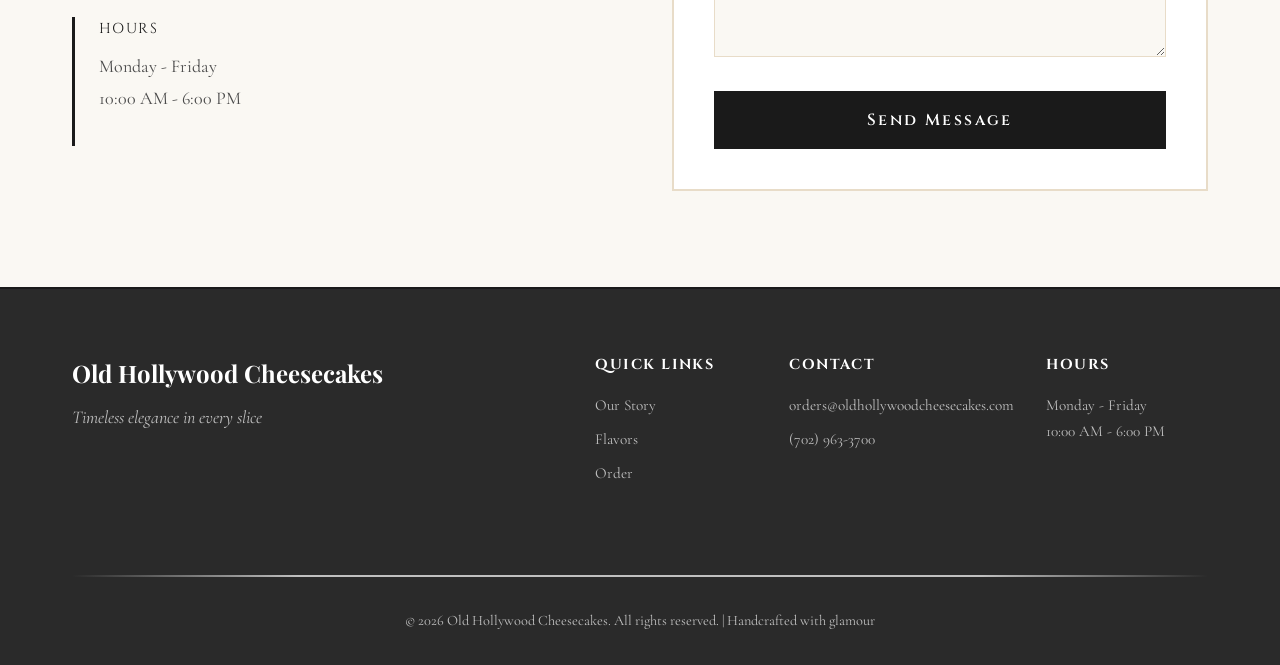
==== commit cf36cac8: "Add files via upload" ====
--- a/index.html
+++ b/index.html
@@ -3,7 +3,7 @@
 <head>
     <meta charset="UTF-8">
     <meta name="viewport" content="width=device-width, initial-scale=1.0">
-    <title>Old Hollywood Cheesecakes | Luxury Artisan Cheesecakes Las Vegas</title>
+    <title>Old Hollywood Cheesecakes | Las Vegas</title>
 
     <!-- Meta Description (150-220 chars) -->
     <meta name="description" content="Old Hollywood Cheesecakes crafts luxury artisan cheesecakes inspired by Golden Age glamour. Handcrafted with premium ingredients in Las Vegas. Order custom cheesecakes for any occasion.">
@@ -12,24 +12,24 @@
     <link rel="canonical" href="https://oldhollywoodcheesecakes.com/">
 
     <!-- Favicon -->
-    <link rel="icon" type="image/png" href="/images/old-hollywood-logo-optimized.png">
-    <link rel="apple-touch-icon" href="/images/old-hollywood-logo-optimized.png">
+    <link rel="icon" type="image/webp" href="/images/old-hollywood-logo-optimized.webp">
+    <link rel="apple-touch-icon" href="/images/old-hollywood-logo-optimized.webp">
 
     <!-- Open Graph / Facebook -->
     <meta property="og:type" content="website">
     <meta property="og:url" content="https://oldhollywoodcheesecakes.com/">
-    <meta property="og:title" content="Old Hollywood Cheesecakes | Luxury Artisan Cheesecakes Las Vegas">
+    <meta property="og:title" content="Old Hollywood Cheesecakes | Luxury Artisan Cheesecakes">
     <meta property="og:description" content="Luxury handcrafted cheesecakes inspired by Golden Age Hollywood glamour. Premium ingredients, vintage techniques, unforgettable flavors. Order yours today.">
-    <meta property="og:image" content="https://oldhollywoodcheesecakes.com/images/old-hollywood-logo-optimized.png">
+    <meta property="og:image" content="https://oldhollywoodcheesecakes.com/images/old-hollywood-logo-optimized.webp">
     <meta property="og:site_name" content="Old Hollywood Cheesecakes">
     <meta property="og:locale" content="en_US">
 
     <!-- Twitter Card -->
     <meta name="twitter:card" content="summary_large_image">
     <meta name="twitter:url" content="https://oldhollywoodcheesecakes.com/">
-    <meta name="twitter:title" content="Old Hollywood Cheesecakes | Luxury Artisan Cheesecakes Las Vegas">
+    <meta name="twitter:title" content="Old Hollywood Cheesecakes | Luxury Artisan Cheesecakes">
     <meta name="twitter:description" content="Luxury handcrafted cheesecakes inspired by Golden Age Hollywood glamour. Premium ingredients, vintage techniques, unforgettable flavors.">
-    <meta name="twitter:image" content="https://oldhollywoodcheesecakes.com/images/old-hollywood-logo-optimized.png">
+    <meta name="twitter:image" content="https://oldhollywoodcheesecakes.com/images/old-hollywood-logo-optimized.webp">
 
     <!-- Structured Data (JSON-LD) -->
     <script type="application/ld+json">
@@ -39,8 +39,8 @@
       "name": "Old Hollywood Cheesecakes",
       "description": "Luxury artisan cheesecakes handcrafted with premium ingredients inspired by Golden Age Hollywood glamour.",
       "url": "https://oldhollywoodcheesecakes.com",
-      "logo": "https://oldhollywoodcheesecakes.com/images/old-hollywood-logo-optimized.png",
-      "image": "https://oldhollywoodcheesecakes.com/images/old-hollywood-logo-optimized.png",
+      "logo": "https://oldhollywoodcheesecakes.com/images/old-hollywood-logo-optimized.webp",
+      "image": "https://oldhollywoodcheesecakes.com/images/old-hollywood-logo-optimized.webp",
       "telephone": "+17029633700",
       "email": "orders@oldhollywoodcheesecakes.com",
       "address": {
@@ -58,14 +58,97 @@
         }
       ],
       "servesCuisine": "Desserts",
-      "priceRange": "$$"
+      "priceRange": "$$",
+      "hasMenu": {
+        "@type": "Menu",
+        "name": "Signature Cheesecake Collection",
+        "hasMenuSection": {
+          "@type": "MenuSection",
+          "name": "Signature Creations",
+          "hasMenuItem": [
+            {
+              "@type": "MenuItem",
+              "name": "Marilyn",
+              "description": "Classic New York style with Madagascar vanilla and a graham cracker crown",
+              "offers": { "@type": "Offer", "priceCurrency": "USD" }
+            },
+            {
+              "@type": "MenuItem",
+              "name": "Bogart",
+              "description": "Rich chocolate ganache with espresso undertones and bourbon caramel",
+              "offers": { "@type": "Offer", "priceCurrency": "USD" }
+            },
+            {
+              "@type": "MenuItem",
+              "name": "Hepburn",
+              "description": "Delicate raspberry swirl with white chocolate and champagne reduction",
+              "offers": { "@type": "Offer", "priceCurrency": "USD" }
+            },
+            {
+              "@type": "MenuItem",
+              "name": "Gable",
+              "description": "Salted caramel perfection with toasted pecans and dark chocolate shavings",
+              "offers": { "@type": "Offer", "priceCurrency": "USD" }
+            },
+            {
+              "@type": "MenuItem",
+              "name": "Lucille",
+              "description": "Strawberry champagne cheesecake with rose petal garnish",
+              "offers": { "@type": "Offer", "priceCurrency": "USD" }
+            },
+            {
+              "@type": "MenuItem",
+              "name": "Bacall",
+              "description": "Lemon zest with blueberry compote and honey lavender cream",
+              "offers": { "@type": "Offer", "priceCurrency": "USD" }
+            },
+            {
+              "@type": "MenuItem",
+              "name": "Brando",
+              "description": "Triple chocolate decadence with amaretto cream and candied orange peel",
+              "offers": { "@type": "Offer", "priceCurrency": "USD" }
+            },
+            {
+              "@type": "MenuItem",
+              "name": "Crawford",
+              "description": "Red velvet swirl with cream cheese frosting and white chocolate curls",
+              "offers": { "@type": "Offer", "priceCurrency": "USD" }
+            },
+            {
+              "@type": "MenuItem",
+              "name": "Davis",
+              "description": "Coffee and cognac infused with hazelnut praline and dark cocoa",
+              "offers": { "@type": "Offer", "priceCurrency": "USD" }
+            },
+            {
+              "@type": "MenuItem",
+              "name": "Duke",
+              "description": "Bourbon pecan pie cheesecake with maple glaze and brown sugar crust",
+              "offers": { "@type": "Offer", "priceCurrency": "USD" }
+            },
+            {
+              "@type": "MenuItem",
+              "name": "Fonda",
+              "description": "Honey vanilla bean with toasted almond and apricot preserve",
+              "offers": { "@type": "Offer", "priceCurrency": "USD" }
+            },
+            {
+              "@type": "MenuItem",
+              "name": "Peck",
+              "description": "Classic tiramisu infused with espresso liqueur and dusted with imported cocoa",
+              "offers": { "@type": "Offer", "priceCurrency": "USD" }
+            }
+          ]
+        }
+      }
     }
     </script>
 
     <!-- Preconnect for render-blocking fonts -->
     <link rel="preconnect" href="https://fonts.googleapis.com">
     <link rel="preconnect" href="https://fonts.gstatic.com" crossorigin>
-    <link href="https://fonts.googleapis.com/css2?family=Playfair+Display:wght@400;700;900&family=Cinzel:wght@400;600;700&family=Cormorant+Garamond:wght@300;400;600&display=swap" rel="stylesheet">
+    <link href="https://fonts.googleapis.com/css2?family=Playfair+Display:wght@400;700;900&family=Cinzel:wght@400;600;700&family=Cormorant+Garamond:wght@300;400;600&display=swap" rel="stylesheet" media="print" onload="this.media='all'">
+    <noscript><link href="https://fonts.googleapis.com/css2?family=Playfair+Display:wght@400;700;900&family=Cinzel:wght@400;600;700&family=Cormorant+Garamond:wght@300;400;600&display=swap" rel="stylesheet"></noscript>
 
     <link rel="stylesheet" href="style.css">
 
@@ -276,7 +359,7 @@
 
     <footer id="main-footer"></footer>
 
-    <script data-cfasync="false" src="/cdn-cgi/scripts/5c5dd728/cloudflare-static/email-decode.min.js"></script><script>
+    <script>
         async function loadComponent(id, file) {
             try {
                 const response = await fetch(file);
@@ -304,6 +387,6 @@
         });
     </script>
 
-<!-- Cloudflare Pages Analytics --><script defer src='https://static.cloudflareinsights.com/beacon.min.js' data-cf-beacon='{"token": "c34064a9ebeb45fa907e08c7ac492b69"}'></script><!-- Cloudflare Pages Analytics --><script defer src="https://static.cloudflareinsights.com/beacon.min.js/vcd15cbe7772f49c399c6a5babf22c1241717689176015" integrity="sha512-ZpsOmlRQV6y907TI0dKBHq9Md29nnaEIPlkf84rnaERnq6zvWvPUqr2ft8M1aS28oN72PdrCzSjY4U6VaAw1EQ==" data-cf-beacon='{"version":"2024.11.0","token":"d9eacb1b05904cf59271eefff172998b","r":1,"server_timing":{"name":{"cfCacheStatus":true,"cfEdge":true,"cfExtPri":true,"cfL4":true,"cfOrigin":true,"cfSpeedBrain":true},"location_startswith":null}}' crossorigin="anonymous"></script>
+<!-- Cloudflare Web Analytics is auto-injected by Cloudflare Pages -->
 </body>
 </html>
--- a/style.css
+++ b/style.css
@@ -1,6 +1,4 @@
 /* ============================================ */
-
-@import url('https://fonts.googleapis.com/css2?family=Cinzel:wght@600;700;800;900&display=swap');
 
 /* Old Hollywood Cheesecakes - Classic B&W Theme  */
 /* Elegant Black & White with Cream Accents      */
@@ -48,6 +46,9 @@
     top: 0;
     z-index: 1000;
     box-shadow: 0 4px 20px rgba(0, 0, 0, 0.1);
+    min-height: 100px;
+    content-visibility: auto;
+    contain-intrinsic-size: 0 100px;
 }
 
 @media (max-width: 768px) {
@@ -382,6 +383,12 @@
     box-shadow: 0 10px 30px rgba(0,0,0,0.2);
 }
 
+@supports (background-image: url("x.webp")) {
+    .flavor-name-star {
+        background-image: url("/images/walk-star.webp");
+    }
+}
+
 .flavor-name-star::after{
     content: "";
     position: absolute;
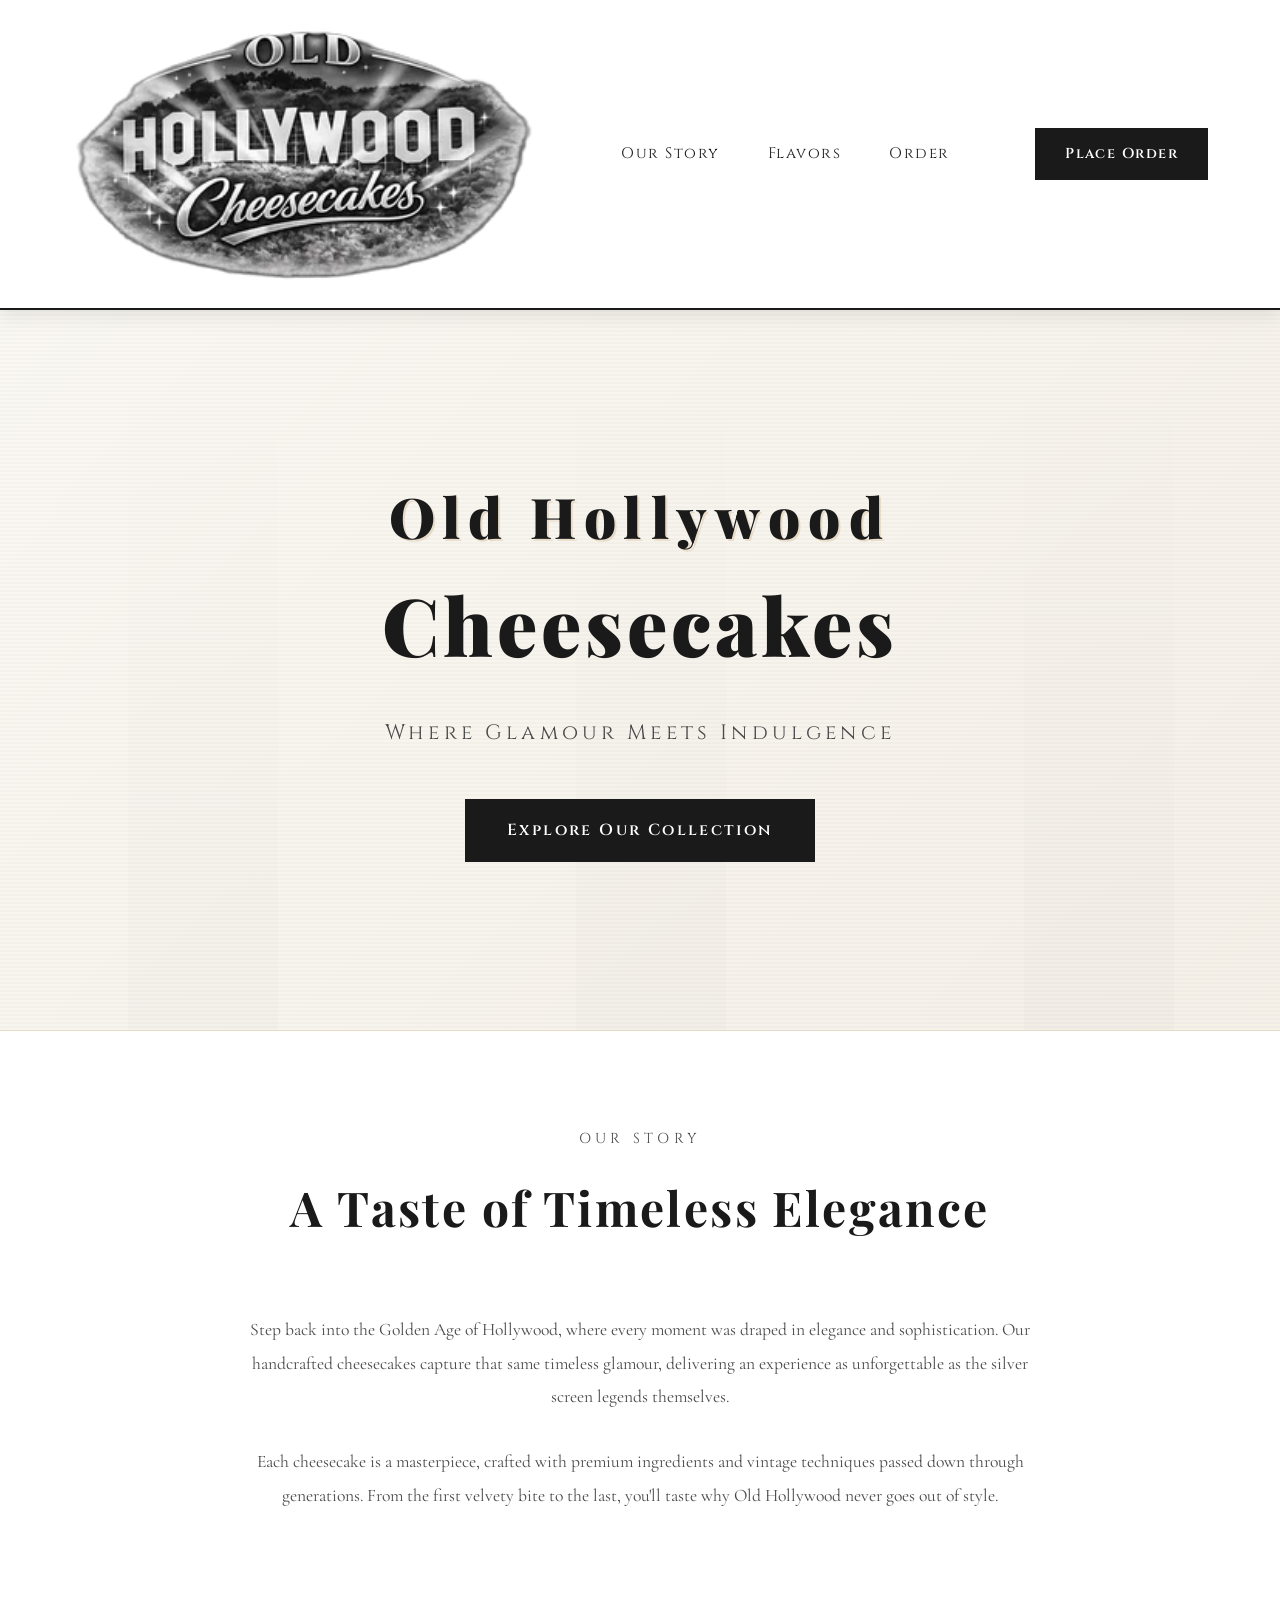
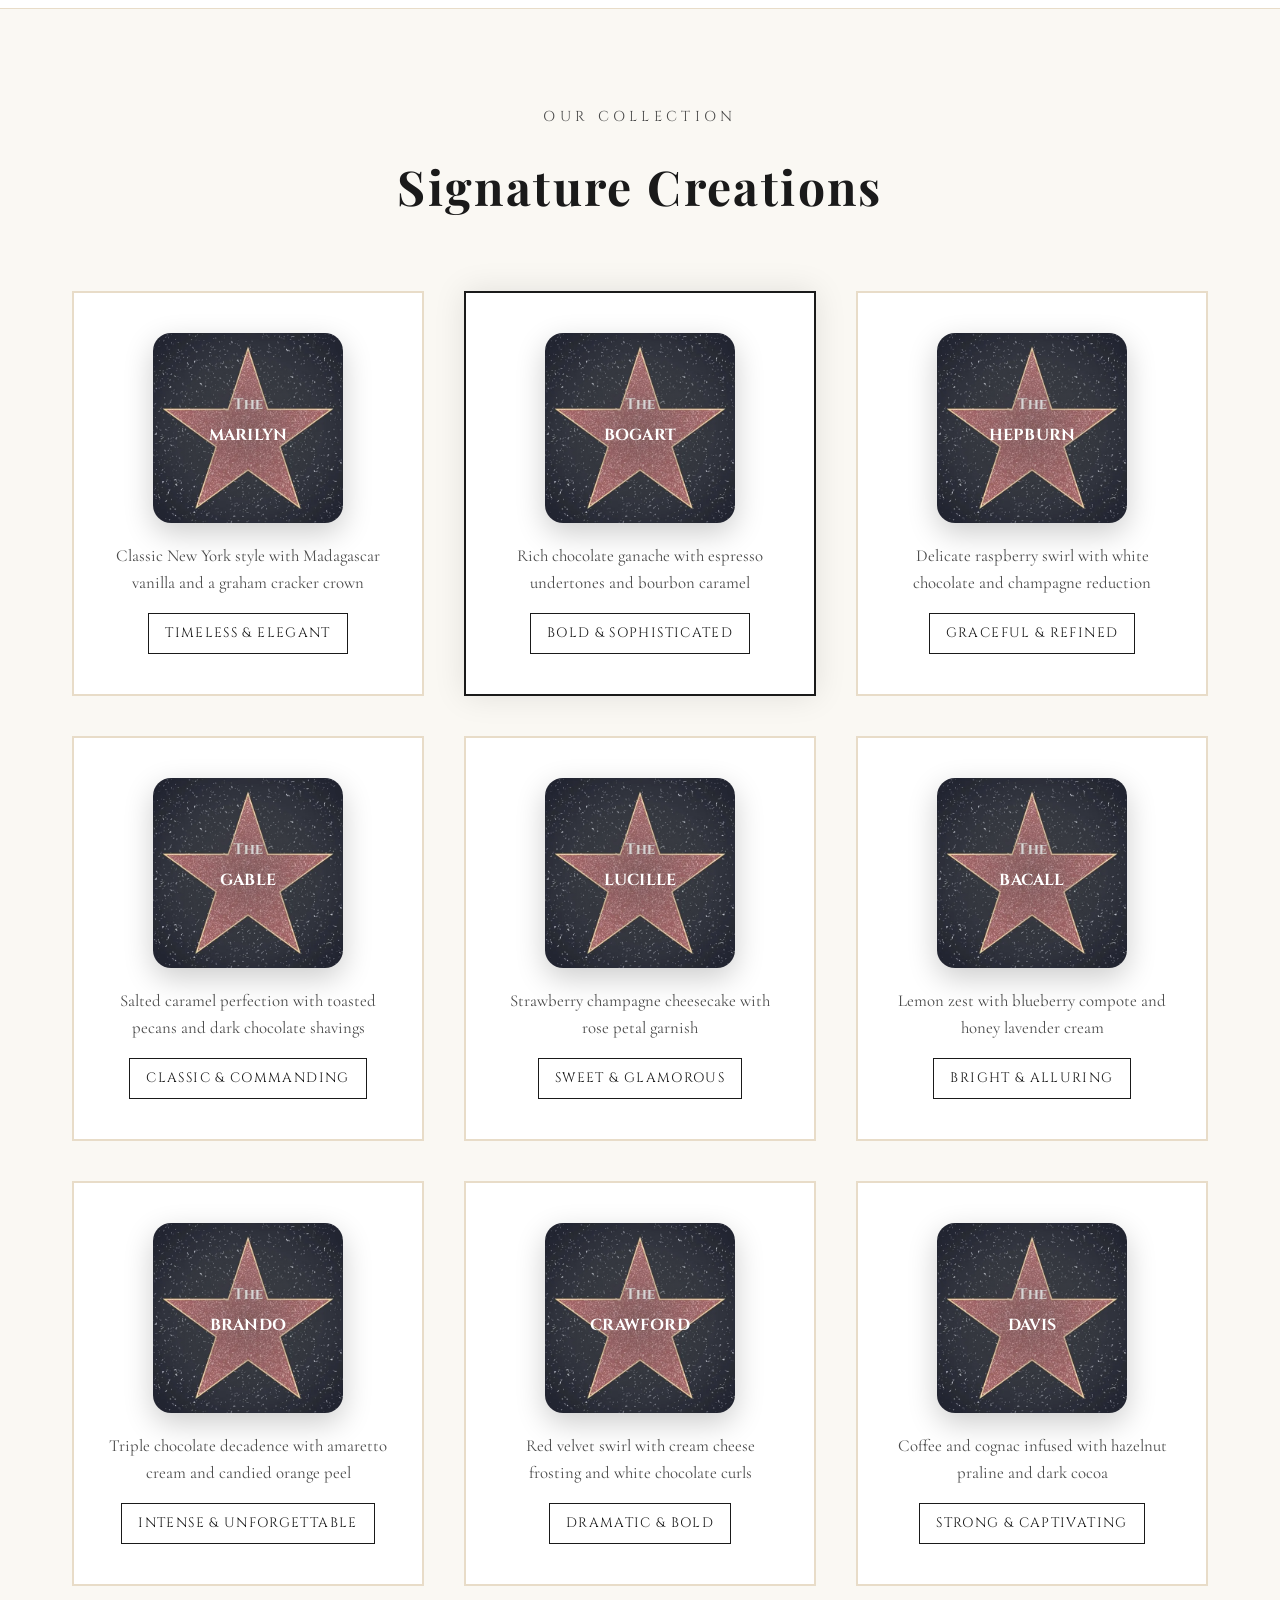
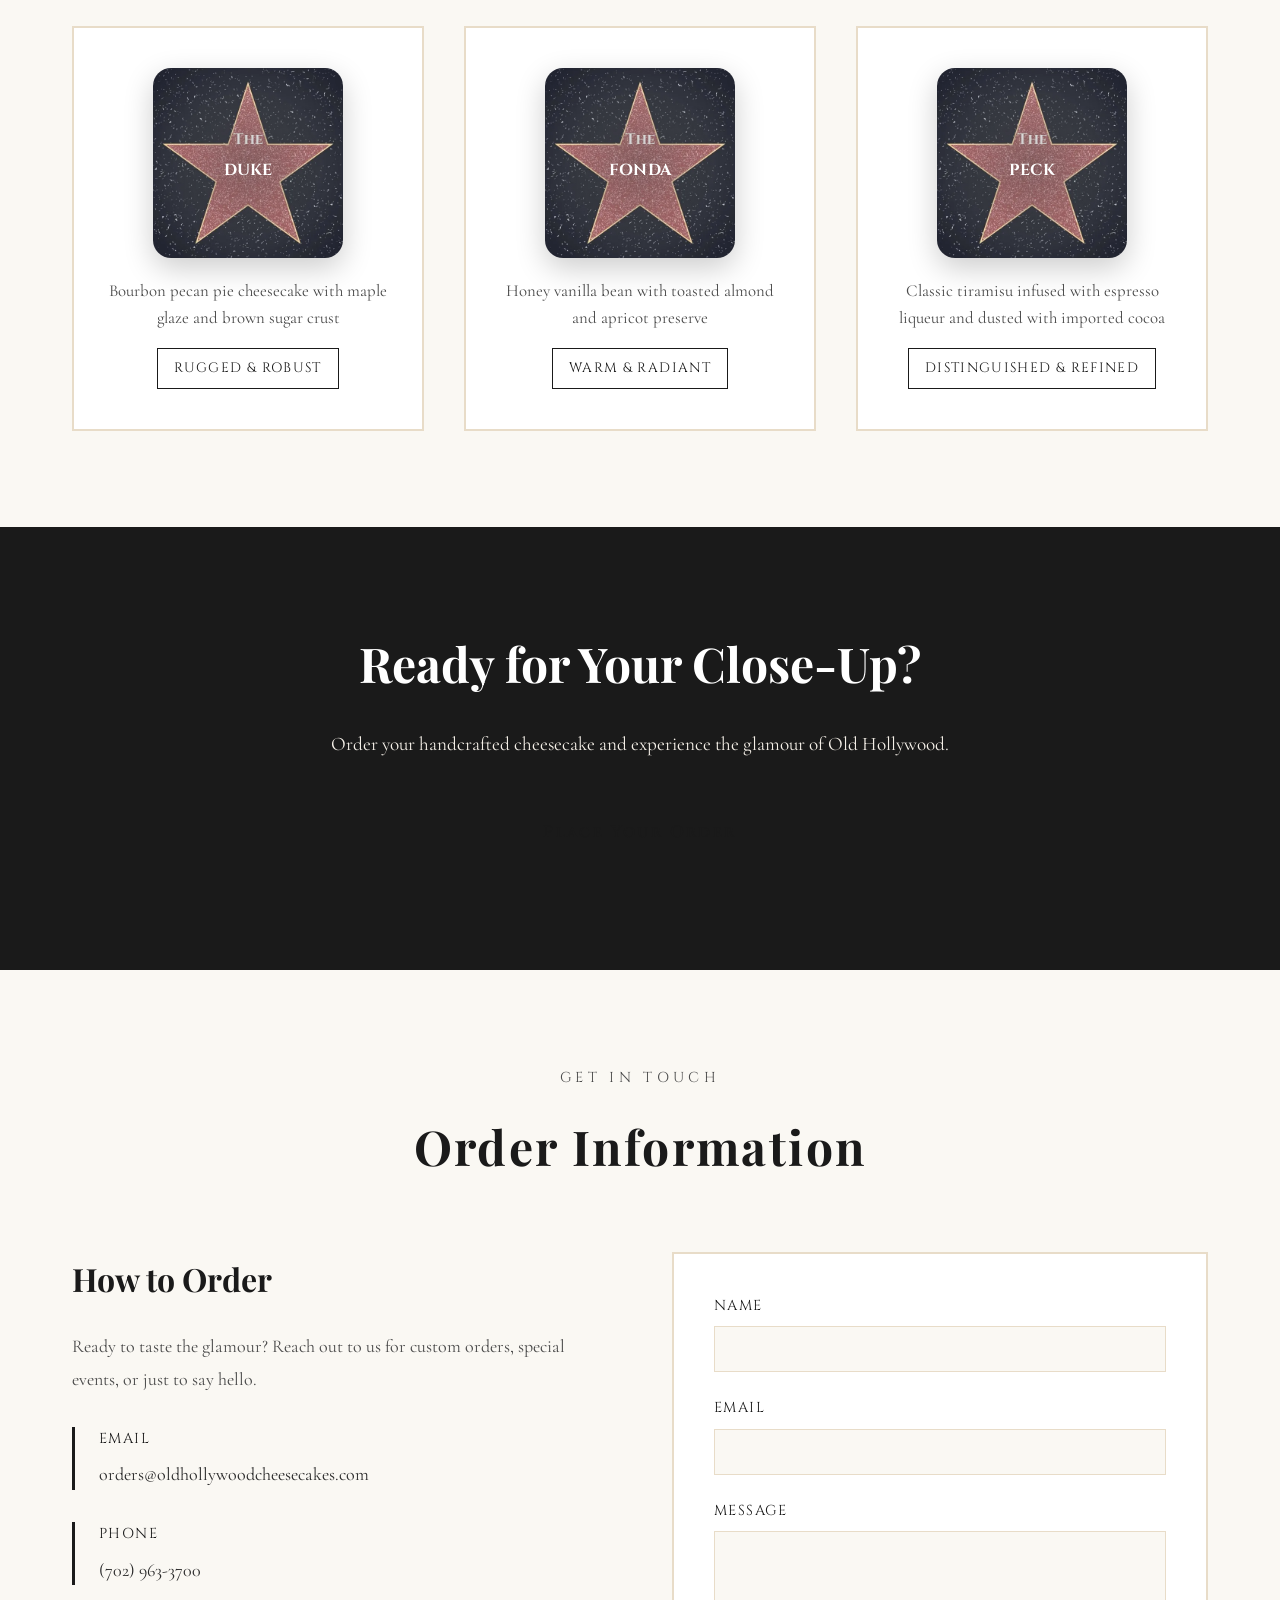
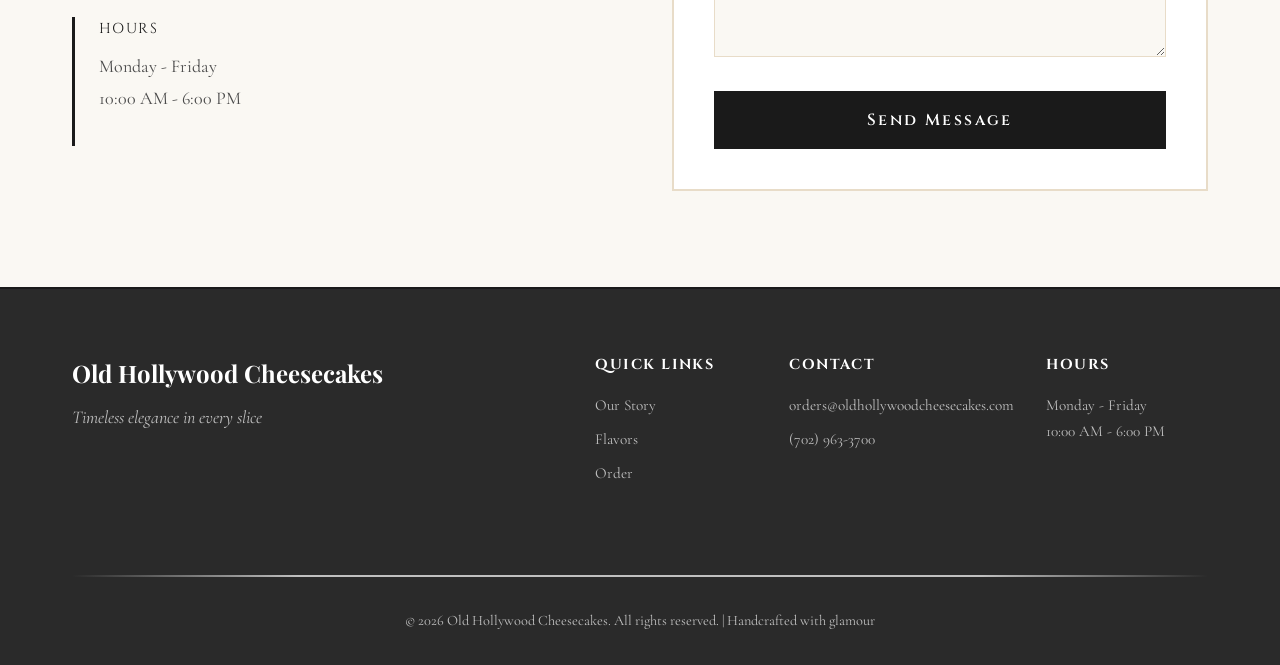
==== commit 1b0439d5: "Add files via upload" ====
--- a/index.html
+++ b/index.html
@@ -317,7 +317,7 @@
                         <div class="contact-details">
                             <div class="contact-item">
                                 <span class="contact-label">Email</span>
-                                <a href="#" id="contact-email" onclick="this.href='mailto:'+['orders','oldhollywoodcheesecakes.com'].join('@');return true;">orders&#64;oldhollywoodcheesecakes&#46;com</a>
+                                <a href="#" id="contact-email">[loading...]</a>
                             </div>
                             
                             <div class="contact-item">
@@ -360,6 +360,16 @@
     <footer id="main-footer"></footer>
 
     <script>
+        // Obfuscated email — assembled at runtime, invisible to crawlers
+        (function() {
+            const e = document.getElementById('contact-email');
+            if (e) {
+                const addr = 'orders' + '\u0040' + 'oldhollywoodcheesecakes.com';
+                e.textContent = addr;
+                e.href = 'mailto:' + addr;
+            }
+        })();
+
         async function loadComponent(id, file) {
             try {
                 const response = await fetch(file);
--- a/style.css
+++ b/style.css
@@ -78,6 +78,7 @@
     width: auto;
     display: block;
     transition: transform 0.3s ease, filter 0.3s ease;
+    aspect-ratio: 742 / 416;
 }
 
 .hollywood-logo-img:hover {
